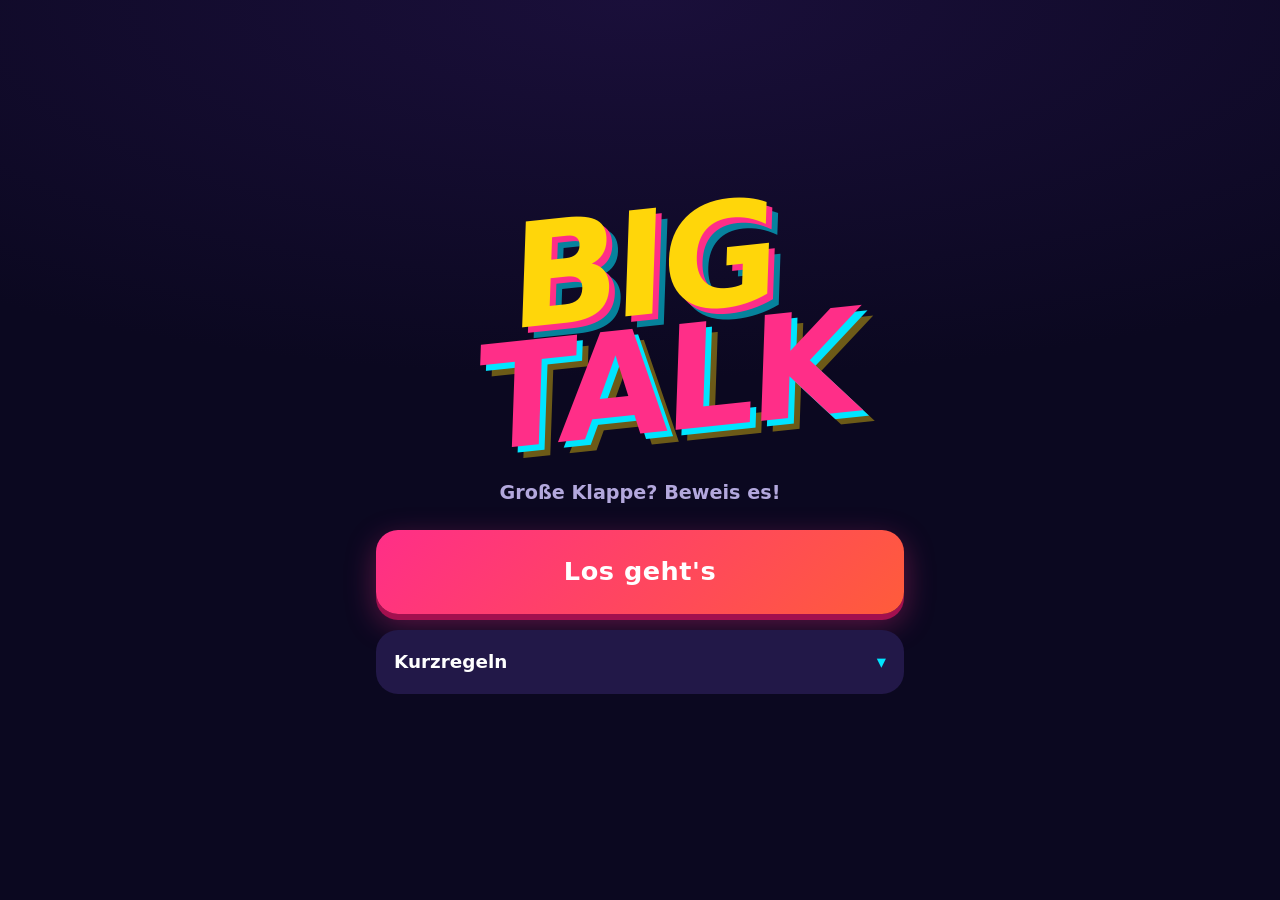
==== index.html @ f95dd9c4 "Etappe 2: Kern-Spielschleife mit Bieten, Timer und Beweis - Karte ziehen ohne Wiederholung, Gebote m" ====
<!doctype html>
<html lang="de">
<head>
  <meta charset="utf-8">
  <!-- viewport-fit=cover: nutzt auch den Bereich neben der iPhone-Notch -->
  <meta name="viewport" content="width=device-width, initial-scale=1, viewport-fit=cover">
  <meta name="theme-color" content="#0b0820">
  <meta name="description" content="Big Talk – das Überbiet-Partyspiel für ein Handy.">
  <title>Big Talk</title>
  <link rel="stylesheet" href="style.css">
  <!-- type="module": app.js darf andere Dateien per import laden -->
  <script type="module" src="js/app.js"></script>
</head>
<body>
  <main id="app">

    <!-- ============ START ============ -->
    <section id="screen-start" class="screen">
      <h1 class="logo" aria-label="Big Talk">
        <span class="logo-big">Big</span>
        <span class="logo-talk">Talk</span>
      </h1>
      <p class="tagline">Große Klappe? Beweis es!</p>

      <button id="btn-start" class="btn btn-primary btn-xl" type="button">Los geht's</button>

      <details class="panel">
        <summary>Kurzregeln</summary>
        <ol class="rules">
          <li>Das Handy zeigt eine Challenge, z.&nbsp;B. „Wie viele Liegestütze schaffst du?“</li>
          <li>Alle überbieten sich lautstark. Wer das Handy hält, tippt jedes neue Gebot mit <b>+</b> ein.</li>
          <li>Jedes Gebot setzt den Timer zurück. Bietet niemand mehr, läuft er ab.</li>
          <li>Der Höchstbieter muss <b>sofort</b> beweisen, dass er es schafft. Die Gruppe entscheidet.</li>
        </ol>
      </details>
    </section>

    <!-- ============ BIETEN ============ -->
    <section id="screen-bid" class="screen">
      <header class="topbar">
        <button id="btn-home" class="icon-btn" type="button" aria-label="Zum Startbildschirm">←</button>
        <span id="bid-category" class="chip"></span>
        <span class="topbar-spacer"></span>
      </header>

      <p id="bid-card" class="card-text"></p>

      <!-- Tippen auf die Zahl öffnet die Direkteingabe -->
      <button id="bid-display" class="bid-display" type="button" aria-label="Gebot direkt eingeben">
        <span id="bid-label" class="bid-label"></span>
        <span id="bid-value" class="bid-value"></span>
        <span id="bid-unit" class="bid-unit"></span>
      </button>

      <button id="timer" class="timer" type="button" aria-label="Timer pausieren oder fortsetzen">
        <span id="timer-value" class="timer-value"></span>
        <span class="timer-bar"><span id="timer-fill" class="timer-fill"></span></span>
        <span id="timer-caption" class="timer-caption"></span>
      </button>

      <div class="bid-controls">
        <button id="btn-undo" class="btn btn-side" type="button" aria-label="Letztes Gebot zurücknehmen">↶</button>
        <button id="btn-plus" class="btn btn-plus" type="button" aria-label="Gebot erhöhen">+</button>
        <button id="btn-plus5" class="btn btn-side" type="button" aria-label="Großer Sprung"></button>
      </div>
      <button id="btn-skip" class="btn btn-link" type="button">Karte überspringen</button>
    </section>

    <!-- ============ BEWEIS ============ -->
    <section id="screen-prove" class="screen">
      <h2 class="prove-title">Beweis es!</h2>
      <div class="prove-bid">
        <span id="prove-value" class="prove-value"></span>
        <span id="prove-unit" class="prove-unit"></span>
      </div>
      <p id="prove-card" class="card-text card-text-small"></p>

      <div id="proof-timer" class="proof-timer">
        <span id="proof-time" class="proof-time"></span>
        <button id="btn-proof-start" class="btn btn-primary btn-xl" type="button">▶ Beweis starten</button>
      </div>

      <div id="verdict" class="verdict">
        <button id="btn-success" class="btn btn-success" type="button">✔ Geschafft</button>
        <button id="btn-fail" class="btn btn-fail" type="button">✘ Nicht geschafft</button>
      </div>
    </section>

    <!-- ============ ERGEBNIS ============ -->
    <section id="screen-result" class="screen">
      <div id="result-icon" class="result-icon"></div>
      <h2 id="result-title" class="result-title"></h2>
      <p id="result-detail" class="result-detail"></p>
      <button id="btn-next" class="btn btn-primary btn-xl" type="button">Nächste Karte</button>
    </section>

  </main>

  <!-- Direkteingabe eines Gebots -->
  <dialog id="dlg-bid" class="dialog">
    <form id="form-bid" method="dialog" novalidate>
      <h3>Gebot eingeben</h3>
      <input id="input-bid" type="number" inputmode="numeric" min="0" step="1" required>
      <p id="bid-error" class="form-error" hidden></p>
      <div class="dialog-actions">
        <button class="btn btn-ghost" type="button" data-close>Abbrechen</button>
        <button class="btn btn-primary" type="submit">Bieten</button>
      </div>
    </form>
  </dialog>

  <!-- Kurze Hinweise unten am Rand -->
  <div id="toast" class="toast" role="status" aria-live="polite"></div>
</body>
</html>
---- style.css ----
/* =========================================================
   Big Talk – Party-Design
   Mobile-first: Grundregeln gelten fürs Handy im Hochformat.
   ========================================================= */

:root {
  --bg: #0b0820;
  --bg-2: #1a0f3a;
  --surface: #221848;
  --surface-2: #2e2160;
  --text: #ffffff;
  --muted: #b3a8dd;
  --pink: #ff2e88;
  --yellow: #ffd60a;
  --cyan: #00e5ff;
  --green: #21e07a;
  --red: #ff3b4f;

  --radius: 22px;
  --gap: 16px;
  --font: system-ui, -apple-system, "Segoe UI", Roboto, "Helvetica Neue", Arial, sans-serif;

  /* Abstand zu Notch / Home-Leiste (iPhone), sonst 0 */
  --safe-top: env(safe-area-inset-top, 0px);
  --safe-bottom: env(safe-area-inset-bottom, 0px);
}

*,
*::before,
*::after {
  box-sizing: border-box;
}

html,
body {
  margin: 0;
  height: 100%;
}

body {
  background:
    radial-gradient(120% 60% at 50% 0%, var(--bg-2) 0%, transparent 70%),
    var(--bg);
  background-attachment: fixed;
  color: var(--text);
  font-family: var(--font);
  font-size: 18px;
  line-height: 1.35;
  /* kein Gummiband-Scrollen / Pull-to-Refresh mitten im Spiel */
  overscroll-behavior: none;
  -webkit-tap-highlight-color: transparent;
  -webkit-text-size-adjust: 100%;
}

button,
input,
select {
  font: inherit;
  color: inherit;
}

button {
  cursor: pointer;
  /* verhindert Doppeltipp-Zoom → schnelles Mehrfachtippen auf + funktioniert */
  touch-action: manipulation;
}

#app {
  max-width: 560px;
  margin: 0 auto;
  min-height: 100vh;
  min-height: 100dvh; /* dvh = sichtbare Höhe ohne Browserleiste */
}

/* ---------- Bildschirme ---------- */
.screen {
  display: none;
  flex-direction: column;
  gap: var(--gap);
  min-height: 100vh;
  min-height: 100dvh;
  padding: calc(16px + var(--safe-top)) 16px calc(16px + var(--safe-bottom));
}

.screen.active {
  display: flex;
  animation: screen-in 0.25s ease-out;
}

@keyframes screen-in {
  from { opacity: 0; transform: scale(0.98); }
  to { opacity: 1; transform: none; }
}

/* ---------- Buttons ---------- */
.btn {
  border: 0;
  border-radius: var(--radius);
  padding: 18px 22px;
  min-height: 64px;
  font-weight: 800;
  font-size: 1.15rem;
  background: var(--surface-2);
  transition: transform 0.08s ease, filter 0.15s ease;
  user-select: none;
}

.btn:active { transform: scale(0.96); }
.btn:disabled { opacity: 0.3; cursor: default; transform: none; }
.btn:focus-visible,
.icon-btn:focus-visible,
.timer:focus-visible,
.bid-display:focus-visible { outline: 3px solid var(--cyan); outline-offset: 3px; }

.btn-primary {
  background: linear-gradient(135deg, var(--pink), #ff5c3a);
  color: #fff;
  box-shadow: 0 6px 0 #a3104f, 0 10px 30px rgba(255, 46, 136, 0.35);
}
.btn-primary:active { box-shadow: 0 2px 0 #a3104f; transform: translateY(4px); }

.btn-xl {
  font-size: 1.6rem;
  min-height: 84px;
  letter-spacing: 0.02em;
}

.btn-ghost { background: var(--surface); color: var(--text); }

.btn-link {
  background: none;
  min-height: 48px;
  color: var(--muted);
  font-weight: 600;
  text-decoration: underline;
  text-underline-offset: 4px;
}

.invisible { visibility: hidden; }

.btn-success { background: var(--green); color: #002611; }
.btn-fail { background: var(--red); color: #fff; }

.icon-btn {
  border: 0;
  background: var(--surface);
  width: 52px;
  height: 52px;
  border-radius: 50%;
  font-size: 1.5rem;
  font-weight: 800;
  flex: none;
}

/* ---------- Startbildschirm ---------- */
#screen-start { justify-content: center; }

.logo {
  margin: 0 0 4px;
  display: flex;
  flex-direction: column;
  align-items: center;
  line-height: 0.82;
  font-weight: 900;
  text-transform: uppercase;
  transform: rotate(-6deg) skewX(-8deg);
  font-size: clamp(5rem, 30vw, 9rem);
  letter-spacing: -0.04em;
}

.logo-big {
  color: var(--yellow);
  text-shadow: 6px 6px 0 var(--pink), 12px 12px 0 rgba(0, 229, 255, 0.55);
}

.logo-talk {
  color: var(--pink);
  text-shadow: 6px 6px 0 var(--cyan), 12px 12px 0 rgba(255, 214, 10, 0.4);
  margin-left: 0.4em;
}

.tagline {
  text-align: center;
  color: var(--muted);
  font-weight: 700;
  font-size: 1.2rem;
  margin: 18px 0 8px;
}

.panel {
  background: var(--surface);
  border-radius: var(--radius);
  padding: 4px 18px;
}

.panel > summary {
  font-weight: 800;
  font-size: 1.15rem;
  padding: 16px 0;
  cursor: pointer;
  list-style: none; /* Standard-Dreieck aus */
  display: flex;
  justify-content: space-between;
  align-items: center;
}
.panel > summary::-webkit-details-marker { display: none; }
.panel > summary::after { content: "▾"; color: var(--cyan); transition: transform 0.2s; }
.panel[open] > summary::after { transform: rotate(180deg); }

.rules { margin: 0 0 16px; padding-left: 1.3em; }
.rules li { margin-bottom: 8px; }

/* ---------- Bieten ---------- */
.topbar {
  display: flex;
  align-items: center;
  gap: 12px;
}
.topbar-spacer { flex: 1; }

.chip {
  background: var(--surface);
  border-radius: 999px;
  padding: 8px 14px;
  font-weight: 800;
  font-size: 0.95rem;
  white-space: nowrap;
}

.card-text {
  margin: 0;
  font-size: clamp(1.4rem, 6.6vw, 2rem);
  font-weight: 800;
  line-height: 1.2;
  text-align: center;
  text-wrap: balance;
  flex: 1;
  display: flex;
  align-items: center;
  justify-content: center;
}

.card-text-small {
  flex: none;
  font-size: 1.1rem;
  font-weight: 600;
  color: var(--muted);
}

.bid-display {
  border: 0;
  background: none;
  display: flex;
  flex-direction: column;
  align-items: center;
  padding: 0;
}

.bid-label {
  text-transform: uppercase;
  letter-spacing: 0.12em;
  font-size: 0.85rem;
  font-weight: 800;
  color: var(--muted);
}

.bid-value {
  font-size: clamp(6rem, 34vw, 10rem);
  font-weight: 900;
  line-height: 1;
  color: var(--yellow);
  font-variant-numeric: tabular-nums;
  text-shadow: 5px 5px 0 var(--pink);
}
.bid-value.len-3 { font-size: clamp(5rem, 26vw, 8rem); }
.bid-value.len-4 { font-size: clamp(4rem, 20vw, 6.5rem); }

.bid-display.is-waiting .bid-value {
  color: var(--surface-2);
  text-shadow: none;
}

.bid-value.bump { animation: bump 0.22s ease-out; }
@keyframes bump {
  0% { transform: scale(1.25); }
  100% { transform: scale(1); }
}

.bid-unit { font-size: 1.3rem; font-weight: 800; }

.timer {
  border: 0;
  background: var(--surface);
  border-radius: var(--radius);
  padding: 12px 18px 14px;
  display: grid;
  grid-template-columns: auto 1fr;
  grid-template-rows: auto auto;
  align-items: center;
  column-gap: 16px;
  text-align: left;
}

.timer-value {
  grid-row: span 2;
  font-size: 3rem;
  font-weight: 900;
  min-width: 2ch;
  text-align: center;
  font-variant-numeric: tabular-nums;
  line-height: 1;
}

.timer-bar {
  height: 14px;
  border-radius: 999px;
  background: var(--bg);
  overflow: hidden;
}

.timer-fill {
  display: block;
  height: 100%;
  width: 100%;
  background: linear-gradient(90deg, var(--cyan), var(--green));
  border-radius: inherit;
  transform-origin: left;
}

.timer-caption {
  font-size: 0.9rem;
  color: var(--muted);
  font-weight: 600;
  min-height: 1.2em;
}

.timer.is-waiting .timer-value { color: var(--muted); }
.timer.is-paused .timer-value { color: var(--yellow); }

/* Letzte 5 Sekunden: rot, pulsierend */
.timer.is-urgent {
  background: var(--red);
  animation: pulse 0.5s ease-in-out infinite alternate;
}
.timer.is-urgent .timer-fill { background: #fff; }
.timer.is-urgent .timer-caption { color: #fff; }

@keyframes pulse {
  from { transform: scale(1); }
  to { transform: scale(1.04); box-shadow: 0 0 40px rgba(255, 59, 79, 0.7); }
}

.bid-controls {
  display: grid;
  grid-template-columns: 1fr 2.2fr 1fr;
  gap: 12px;
  align-items: stretch;
}

.btn-plus {
  min-height: 150px;
  font-size: 6rem;
  line-height: 1;
  font-weight: 900;
  background: linear-gradient(160deg, var(--yellow), #ff9f0a);
  color: #2a1600;
  box-shadow: 0 8px 0 #b36b00, 0 14px 40px rgba(255, 214, 10, 0.3);
}
.btn-plus:active { box-shadow: 0 2px 0 #b36b00; transform: translateY(6px); }

.btn-side {
  font-size: 1.8rem;
  padding: 8px;
  background: var(--surface-2);
}

/* ---------- Beweis ---------- */
#screen-prove {
  background: radial-gradient(100% 50% at 50% 20%, rgba(255, 46, 136, 0.35), transparent 70%);
  justify-content: center;
}

.prove-title {
  margin: 0;
  text-align: center;
  font-size: clamp(3.5rem, 18vw, 6rem);
  font-weight: 900;
  text-transform: uppercase;
  line-height: 0.95;
  color: var(--pink);
  text-shadow: 5px 5px 0 var(--yellow);
  transform: rotate(-4deg);
}

#screen-prove.alarm .prove-title { animation: shout 0.35s ease-in-out 4 alternate; }
@keyframes shout {
  from { transform: rotate(-4deg) scale(1); }
  to { transform: rotate(3deg) scale(1.12); }
}

.prove-bid {
  display: flex;
  flex-direction: column;
  align-items: center;
}

.prove-value {
  font-size: clamp(6rem, 36vw, 11rem);
  font-weight: 900;
  line-height: 1;
  color: var(--yellow);
  font-variant-numeric: tabular-nums;
}

.prove-unit { font-size: 1.6rem; font-weight: 800; }

.proof-timer {
  display: flex;
  flex-direction: column;
  align-items: center;
  gap: 10px;
}
.proof-timer[hidden] { display: none; }

.proof-time {
  font-size: 4rem;
  font-weight: 900;
  font-variant-numeric: tabular-nums;
  line-height: 1;
}
.proof-time.is-urgent { color: var(--red); }
.proof-time.is-done { color: var(--red); font-size: 2.6rem; }

.verdict {
  display: grid;
  grid-template-columns: 1fr 1fr;
  gap: 12px;
  margin-top: auto;
}
.verdict[hidden] { display: none; }
.verdict .btn { min-height: 110px; font-size: 1.35rem; }

/* ---------- Ergebnis ---------- */
#screen-result { justify-content: center; text-align: center; }

.result-icon { font-size: 7rem; line-height: 1; }

.result-title {
  margin: 0;
  font-size: clamp(2.6rem, 13vw, 4rem);
  font-weight: 900;
  text-transform: uppercase;
}
.result-title.win { color: var(--green); }
.result-title.lose { color: var(--red); }

.result-detail { margin: 0; font-size: 1.3rem; font-weight: 700; color: var(--muted); }

/* ---------- Dialoge ---------- */
.dialog {
  border: 0;
  border-radius: var(--radius);
  background: var(--surface);
  color: var(--text);
  padding: 22px;
  width: min(92vw, 440px);
}
.dialog::backdrop { background: rgba(5, 3, 15, 0.75); }
.dialog h3 { margin: 0 0 16px; font-size: 1.4rem; }

.dialog input[type="number"],
.dialog input[type="text"],
.dialog select {
  width: 100%;
  border: 2px solid var(--surface-2);
  background: var(--bg);
  border-radius: 14px;
  padding: 14px;
  font-size: 1.4rem;
}
.dialog input:focus,
.dialog select:focus { outline: none; border-color: var(--cyan); }

#input-bid { font-size: 3rem; font-weight: 900; text-align: center; }

.dialog-actions {
  display: grid;
  grid-template-columns: 1fr 1fr;
  gap: 12px;
  margin-top: 18px;
}

.form-error { color: var(--red); font-weight: 700; margin: 10px 0 0; }

/* ---------- Toast ---------- */
.toast {
  position: fixed;
  left: 50%;
  bottom: calc(24px + var(--safe-bottom));
  transform: translate(-50%, calc(100% + 60px));
  visibility: hidden;
  background: var(--cyan);
  color: #00262b;
  font-weight: 800;
  padding: 14px 20px;
  border-radius: 999px;
  max-width: calc(100vw - 32px);
  text-align: center;
  transition: transform 0.25s ease, visibility 0.25s;
  pointer-events: none;
  z-index: 10;
}
.toast.show { transform: translate(-50%, 0); visibility: visible; }

/* Wer Animationen im System abgeschaltet hat, bekommt keine Wackler */
@media (prefers-reduced-motion: reduce) {
  *,
  *::before,
  *::after { animation: none !important; transition: none !important; }
}
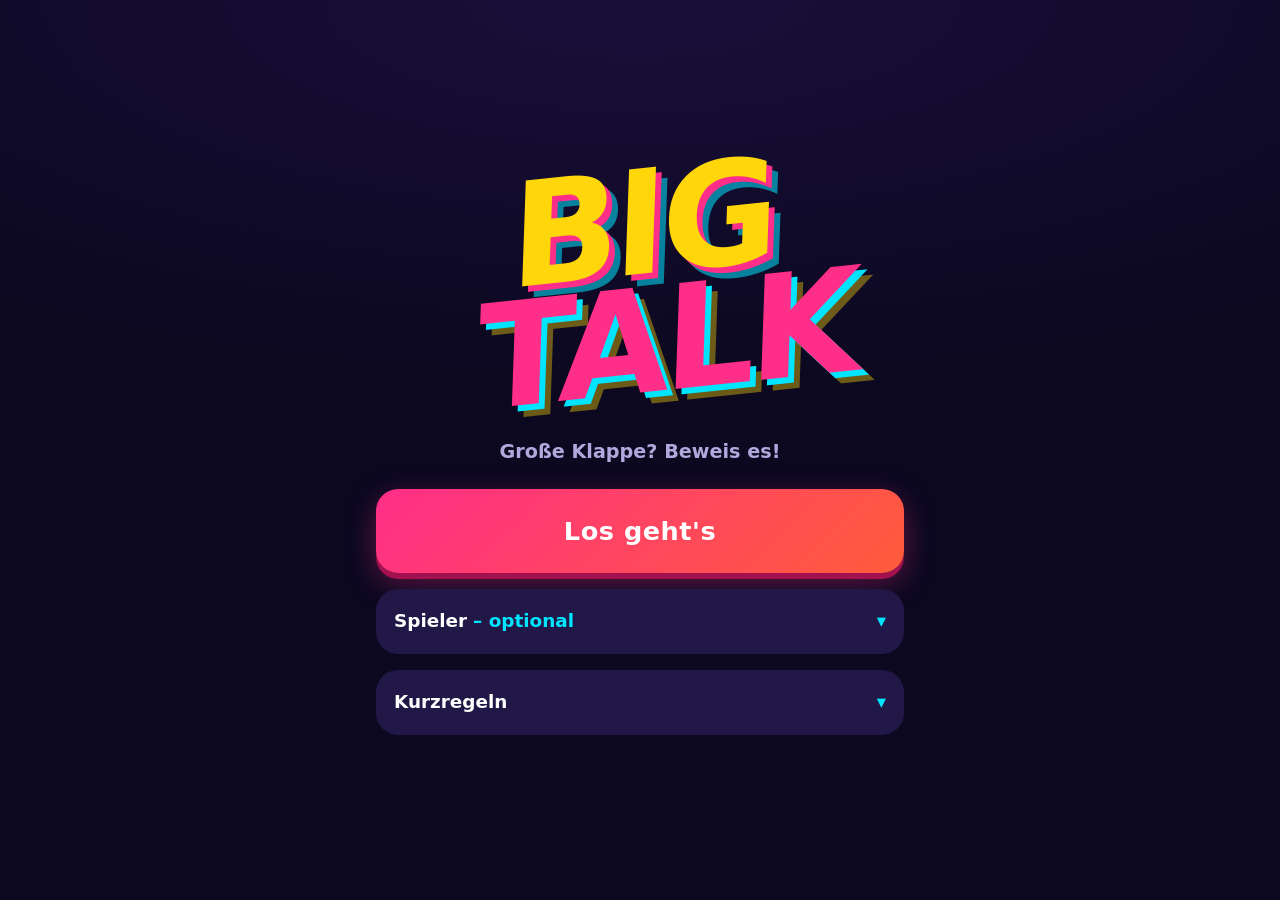
==== commit f62d5d39: "Etappe 3: Spieler, Punktestand und Speichern im localStorage - Spieler optional anlegen/entfernen, H" ====
--- a/index.html
+++ b/index.html
@@ -23,6 +23,19 @@
       <p class="tagline">Große Klappe? Beweis es!</p>
 
       <button id="btn-start" class="btn btn-primary btn-xl" type="button">Los geht's</button>
+      <button id="btn-scores-start" class="btn btn-ghost" type="button">🏆 Punktestand</button>
+
+      <details id="panel-players" class="panel">
+        <summary>Spieler <span id="players-count" class="count"></span></summary>
+        <p class="hint">Optional – nur für den Punktestand. Ohne Spieler wird ohne Punkte gespielt.</p>
+        <ul id="players-list" class="players-list"></ul>
+        <form id="form-player" class="inline-form" novalidate>
+          <input id="input-player" type="text" maxlength="16" placeholder="Name eingeben"
+                 autocomplete="off" autocapitalize="words" enterkeyhint="done" aria-label="Spielername">
+          <button class="btn btn-primary" type="submit" aria-label="Spieler hinzufügen">+</button>
+        </form>
+        <p id="player-error" class="form-error" hidden></p>
+      </details>
 
       <details class="panel">
         <summary>Kurzregeln</summary>
@@ -41,6 +54,7 @@
         <button id="btn-home" class="icon-btn" type="button" aria-label="Zum Startbildschirm">←</button>
         <span id="bid-category" class="chip"></span>
         <span class="topbar-spacer"></span>
+        <button id="btn-scores" class="icon-btn" type="button" aria-label="Punktestand">🏆</button>
       </header>
 
       <p id="bid-card" class="card-text"></p>
@@ -75,6 +89,14 @@
       </div>
       <p id="prove-card" class="card-text card-text-small"></p>
 
+      <!-- Nur mit Spielern: Wer muss liefern? -->
+      <div id="prove-bidder" class="bidder-pick">
+        <p class="bidder-question">Wer hat am höchsten geboten?</p>
+        <div id="bidder-buttons" class="bidder-buttons"></div>
+        <button id="btn-no-score" class="btn btn-link" type="button">Ohne Wertung weiter</button>
+      </div>
+      <button id="prove-who" class="prove-who" type="button" aria-label="Höchstbieter ändern"></button>
+
       <div id="proof-timer" class="proof-timer">
         <span id="proof-time" class="proof-time"></span>
         <button id="btn-proof-start" class="btn btn-primary btn-xl" type="button">▶ Beweis starten</button>
@@ -91,7 +113,10 @@
       <div id="result-icon" class="result-icon"></div>
       <h2 id="result-title" class="result-title"></h2>
       <p id="result-detail" class="result-detail"></p>
+      <p id="result-points" class="result-points"></p>
+      <ol id="result-scores" class="scoreboard"></ol>
       <button id="btn-next" class="btn btn-primary btn-xl" type="button">Nächste Karte</button>
+      <button id="btn-revert" class="btn btn-link" type="button">Falsch getippt? Ergebnis ändern</button>
     </section>
 
   </main>
@@ -109,6 +134,27 @@
     </form>
   </dialog>
 
+  <!-- Punktestand -->
+  <dialog id="dlg-scores" class="dialog">
+    <h3>🏆 Punktestand</h3>
+    <ol id="scores-list" class="scoreboard"></ol>
+    <p id="scores-empty" class="hint" hidden>Noch keine Spieler. Füge auf dem Startbildschirm welche hinzu.</p>
+    <div class="dialog-actions">
+      <button id="btn-reset" class="btn btn-ghost" type="button">Spiel zurücksetzen</button>
+      <button class="btn btn-primary" type="button" data-close>Schließen</button>
+    </div>
+  </dialog>
+
+  <!-- Sicherheitsabfrage (statt window.confirm, damit es zum Design passt) -->
+  <dialog id="dlg-confirm" class="dialog">
+    <h3 id="confirm-title"></h3>
+    <p id="confirm-text"></p>
+    <div class="dialog-actions">
+      <button class="btn btn-ghost" type="button" data-close>Abbrechen</button>
+      <button id="btn-confirm-ok" class="btn btn-fail" type="button"></button>
+    </div>
+  </dialog>
+
   <!-- Kurze Hinweise unten am Rand -->
   <div id="toast" class="toast" role="status" aria-live="polite"></div>
 </body>
--- a/style.css
+++ b/style.css
@@ -456,6 +456,119 @@
 
 .result-detail { margin: 0; font-size: 1.3rem; font-weight: 700; color: var(--muted); }
 
+/* ---------- Spieler ---------- */
+.count { color: var(--cyan); margin-left: 6px; margin-right: auto; }
+.hint { color: var(--muted); font-size: 0.95rem; margin: 0 0 12px; }
+
+.players-list {
+  list-style: none;
+  margin: 0 0 12px;
+  padding: 0;
+  display: flex;
+  flex-wrap: wrap;
+  gap: 8px;
+}
+
+.player-chip {
+  display: flex;
+  align-items: center;
+  gap: 4px;
+  background: var(--surface-2);
+  border-radius: 999px;
+  padding: 4px 4px 4px 16px;
+  font-weight: 800;
+}
+
+.player-chip button {
+  border: 0;
+  background: var(--bg);
+  width: 40px;
+  height: 40px;
+  border-radius: 50%;
+  font-size: 1.2rem;
+}
+
+.inline-form {
+  display: grid;
+  grid-template-columns: 1fr 64px;
+  gap: 10px;
+  margin-bottom: 16px;
+}
+
+.inline-form input {
+  min-width: 0;
+  border: 2px solid var(--surface-2);
+  background: var(--bg);
+  border-radius: 16px;
+  padding: 0 14px;
+  font-size: 1.2rem;
+  min-height: 64px;
+}
+.inline-form input:focus { outline: none; border-color: var(--cyan); }
+.inline-form .btn { font-size: 2rem; padding: 0; }
+
+/* ---------- Höchstbieter wählen ---------- */
+.bidder-pick[hidden] { display: none; }
+.bidder-question { text-align: center; font-weight: 800; font-size: 1.2rem; margin: 0 0 10px; }
+
+.bidder-buttons {
+  display: grid;
+  grid-template-columns: repeat(auto-fill, minmax(140px, 1fr));
+  gap: 10px;
+}
+.bidder-buttons .btn {
+  min-height: 72px;
+  font-size: 1.3rem;
+  overflow-wrap: anywhere;
+  background: var(--surface-2);
+  box-shadow: inset 0 0 0 3px var(--cyan);
+}
+.bidder-pick .btn-link { width: 100%; }
+
+.prove-who {
+  border: 0;
+  background: var(--surface);
+  border-radius: 999px;
+  padding: 12px 20px;
+  font-size: 1.3rem;
+  font-weight: 800;
+  align-self: center;
+}
+.prove-who[hidden] { display: none; }
+
+/* ---------- Punktestand ---------- */
+.result-points { margin: 0; font-size: 2rem; font-weight: 900; }
+.result-points.win { color: var(--green); }
+.result-points.lose { color: var(--red); }
+
+.scoreboard {
+  list-style: none;
+  margin: 0;
+  padding: 0;
+  display: flex;
+  flex-direction: column;
+  gap: 8px;
+  text-align: left;
+}
+.scoreboard:empty { display: none; }
+
+.scoreboard li {
+  display: flex;
+  align-items: center;
+  gap: 12px;
+  background: var(--surface);
+  border-radius: 16px;
+  padding: 12px 16px;
+  font-size: 1.25rem;
+  font-weight: 800;
+}
+.dialog .scoreboard li { background: var(--surface-2); }
+.scoreboard .rank { width: 1.6em; color: var(--muted); }
+.scoreboard .name { flex: 1; overflow-wrap: anywhere; }
+.scoreboard .score { font-variant-numeric: tabular-nums; color: var(--yellow); }
+.scoreboard li.leader .rank { color: var(--yellow); }
+.scoreboard li.highlight { outline: 3px solid var(--cyan); }
+
 /* ---------- Dialoge ---------- */
 .dialog {
   border: 0;
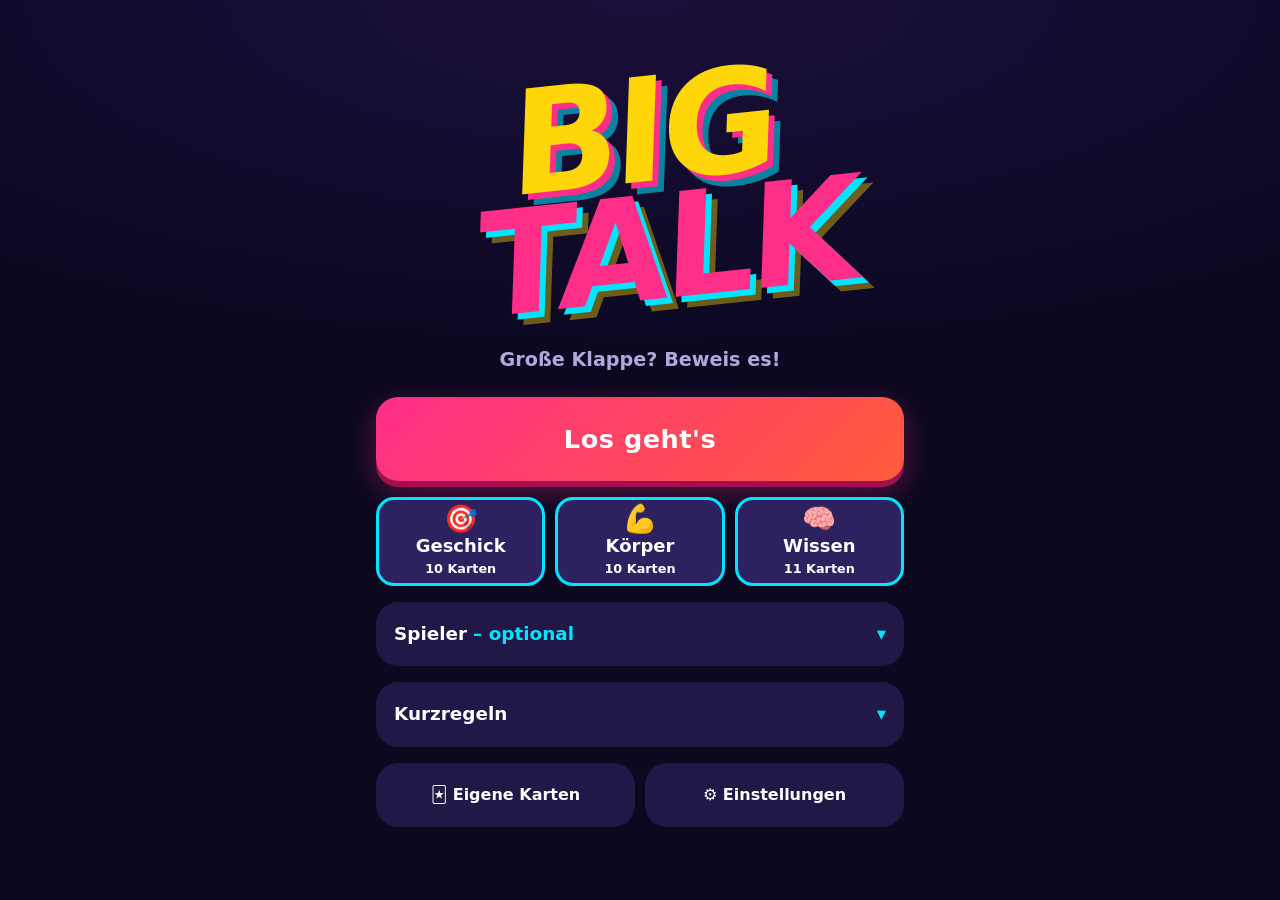
==== commit cda8fdf1: "Etappe 4: Kategorien, eigene Karten und Einstellungen - Kategorie-Schalter auf dem Startbildschirm (" ====
--- a/index.html
+++ b/index.html
@@ -25,6 +25,9 @@
       <button id="btn-start" class="btn btn-primary btn-xl" type="button">Los geht's</button>
       <button id="btn-scores-start" class="btn btn-ghost" type="button">🏆 Punktestand</button>
 
+      <!-- Kategorien: Tippen schaltet an/aus (aria-pressed) -->
+      <div id="category-toggles" class="category-toggles" role="group" aria-label="Kategorien"></div>
+
       <details id="panel-players" class="panel">
         <summary>Spieler <span id="players-count" class="count"></span></summary>
         <p class="hint">Optional – nur für den Punktestand. Ohne Spieler wird ohne Punkte gespielt.</p>
@@ -46,6 +49,86 @@
           <li>Der Höchstbieter muss <b>sofort</b> beweisen, dass er es schafft. Die Gruppe entscheidet.</li>
         </ol>
       </details>
+
+      <div class="start-links">
+        <button id="btn-open-cards" class="btn btn-ghost" type="button">🃏 Eigene Karten</button>
+        <button id="btn-open-settings" class="btn btn-ghost" type="button">⚙️ Einstellungen</button>
+      </div>
+    </section>
+
+    <!-- ============ EINSTELLUNGEN ============ -->
+    <section id="screen-settings" class="screen">
+      <header class="topbar">
+        <button class="icon-btn" type="button" data-home aria-label="Zurück">←</button>
+        <h2 class="topbar-title">Einstellungen</h2>
+      </header>
+
+      <div class="setting">
+        <span class="setting-label">Timer pro Gebot</span>
+        <div class="stepper">
+          <button id="btn-timer-down" class="btn btn-side" type="button" aria-label="Timer kürzer">−</button>
+          <output id="timer-setting" class="stepper-value" aria-live="polite"></output>
+          <button id="btn-timer-up" class="btn btn-side" type="button" aria-label="Timer länger">+</button>
+        </div>
+      </div>
+
+      <label class="setting setting-row">
+        <span class="setting-label">Ton</span>
+        <input id="toggle-sound" class="switch" type="checkbox">
+      </label>
+
+      <label class="setting setting-row">
+        <span class="setting-label">Vibration <small id="vibration-note" class="hint" hidden>(von diesem Gerät nicht unterstützt)</small></span>
+        <input id="toggle-vibration" class="switch" type="checkbox">
+      </label>
+
+      <button id="btn-test-sound" class="btn btn-ghost" type="button">🔊 Ton &amp; Vibration testen</button>
+      <button id="btn-reset-settings" class="btn btn-ghost btn-danger" type="button">Spiel zurücksetzen</button>
+    </section>
+
+    <!-- ============ EIGENE KARTEN ============ -->
+    <section id="screen-cards" class="screen">
+      <header class="topbar">
+        <button class="icon-btn" type="button" data-home aria-label="Zurück">←</button>
+        <h2 class="topbar-title">Eigene Karten</h2>
+      </header>
+
+      <form id="form-card" class="card-form" novalidate>
+        <label class="field">
+          <span>Challenge</span>
+          <textarea id="card-text" rows="3" maxlength="140" placeholder="Wie viele … schaffst du?"></textarea>
+        </label>
+        <div class="field-row">
+          <label class="field">
+            <span>Kategorie</span>
+            <select id="card-category"></select>
+          </label>
+          <label class="field">
+            <span>Einheit</span>
+            <input id="card-unit" type="text" maxlength="20" placeholder="z. B. Sekunden">
+          </label>
+        </div>
+        <div class="field-row field-row-3">
+          <label class="field">
+            <span>Startwert</span>
+            <input id="card-start" type="number" inputmode="numeric" min="1" value="1">
+          </label>
+          <label class="field">
+            <span>Schritt</span>
+            <input id="card-step" type="number" inputmode="numeric" min="1" value="1">
+          </label>
+          <label class="field">
+            <span>Beweiszeit (s)</span>
+            <input id="card-proof" type="number" inputmode="numeric" min="5" placeholder="keine">
+          </label>
+        </div>
+        <p id="card-error" class="form-error" hidden></p>
+        <button class="btn btn-primary" type="submit">Karte hinzufügen</button>
+      </form>
+
+      <h3 class="section-title">Deine Karten <span id="custom-count" class="count"></span></h3>
+      <ul id="custom-list" class="custom-list"></ul>
+      <p id="custom-empty" class="hint">Noch keine eigenen Karten.</p>
     </section>
 
     <!-- ============ BIETEN ============ -->
--- a/style.css
+++ b/style.css
@@ -54,7 +54,8 @@
 
 button,
 input,
-select {
+select,
+textarea {
   font: inherit;
   color: inherit;
 }
@@ -455,6 +456,167 @@
 .result-title.lose { color: var(--red); }
 
 .result-detail { margin: 0; font-size: 1.3rem; font-weight: 700; color: var(--muted); }
+
+/* ---------- Kategorien & Links (Start) ---------- */
+.category-toggles {
+  display: grid;
+  grid-template-columns: repeat(3, 1fr);
+  gap: 10px;
+}
+
+.cat-toggle {
+  border: 0;
+  border-radius: 18px;
+  min-height: 84px;
+  padding: 8px 4px;
+  background: var(--surface);
+  color: var(--muted);
+  font-weight: 800;
+  display: flex;
+  flex-direction: column;
+  align-items: center;
+  justify-content: center;
+  gap: 2px;
+  opacity: 0.55;
+  transition: transform 0.08s, opacity 0.15s;
+}
+.cat-toggle:active { transform: scale(0.95); }
+.cat-toggle .emoji { font-size: 1.7rem; line-height: 1; filter: grayscale(1); }
+.cat-toggle small { font-weight: 600; font-size: 0.8rem; }
+.cat-toggle[aria-pressed="true"] {
+  opacity: 1;
+  color: var(--text);
+  background: var(--surface-2);
+  box-shadow: inset 0 0 0 3px var(--cyan);
+}
+.cat-toggle[aria-pressed="true"] .emoji { filter: none; }
+
+.start-links {
+  display: grid;
+  grid-template-columns: 1fr 1fr;
+  gap: 10px;
+}
+.start-links .btn { font-size: 1rem; padding: 12px 8px; }
+
+/* ---------- Einstellungen ---------- */
+.topbar-title { margin: 0; font-size: 1.5rem; font-weight: 900; }
+
+.setting {
+  background: var(--surface);
+  border-radius: var(--radius);
+  padding: 16px 18px;
+  display: flex;
+  flex-direction: column;
+  gap: 12px;
+}
+.setting-row {
+  flex-direction: row;
+  align-items: center;
+  justify-content: space-between;
+  cursor: pointer;
+  min-height: 72px;
+}
+.setting-label { font-weight: 800; font-size: 1.15rem; }
+.setting-label .hint { display: block; margin: 2px 0 0; font-weight: 600; }
+
+.stepper {
+  display: grid;
+  grid-template-columns: 72px 1fr 72px;
+  align-items: center;
+  gap: 10px;
+}
+.stepper-value {
+  text-align: center;
+  font-size: 2.2rem;
+  font-weight: 900;
+  font-variant-numeric: tabular-nums;
+}
+
+/* Kippschalter aus einer normalen Checkbox */
+.switch {
+  appearance: none;
+  -webkit-appearance: none;
+  flex: none;
+  width: 68px;
+  height: 40px;
+  border-radius: 999px;
+  background: var(--bg);
+  position: relative;
+  margin: 0;
+  cursor: pointer;
+  transition: background 0.2s;
+}
+.switch::after {
+  content: "";
+  position: absolute;
+  top: 5px;
+  left: 5px;
+  width: 30px;
+  height: 30px;
+  border-radius: 50%;
+  background: var(--muted);
+  transition: transform 0.2s, background 0.2s;
+}
+.switch:checked { background: var(--green); }
+.switch:checked::after { transform: translateX(28px); background: #fff; }
+.switch:focus-visible { outline: 3px solid var(--cyan); outline-offset: 3px; }
+
+.btn-danger { color: var(--red); margin-top: auto; }
+
+/* ---------- Eigene Karten ---------- */
+.card-form {
+  background: var(--surface);
+  border-radius: var(--radius);
+  padding: 16px;
+  display: flex;
+  flex-direction: column;
+  gap: 12px;
+}
+
+.field { display: flex; flex-direction: column; gap: 6px; min-width: 0; }
+.field > span { font-weight: 700; font-size: 0.9rem; color: var(--muted); }
+
+.field input,
+.field select,
+.field textarea {
+  width: 100%;
+  border: 2px solid var(--surface-2);
+  background: var(--bg);
+  border-radius: 14px;
+  padding: 12px;
+  font-size: 1.05rem;
+  min-height: 52px;
+}
+.field textarea { resize: vertical; line-height: 1.3; }
+.field input:focus,
+.field select:focus,
+.field textarea:focus { outline: none; border-color: var(--cyan); }
+
+.field-row { display: grid; grid-template-columns: 1fr 1fr; gap: 10px; }
+.field-row-3 { grid-template-columns: 1fr 1fr 1.2fr; }
+
+.section-title { margin: 8px 0 0; font-size: 1.2rem; display: flex; }
+
+.custom-list {
+  list-style: none;
+  margin: 0;
+  padding: 0;
+  display: flex;
+  flex-direction: column;
+  gap: 8px;
+}
+.custom-list li {
+  background: var(--surface);
+  border-radius: 16px;
+  padding: 12px 12px 12px 16px;
+  display: flex;
+  align-items: center;
+  gap: 12px;
+}
+.custom-list .info { flex: 1; min-width: 0; }
+.custom-list .text { font-weight: 700; overflow-wrap: anywhere; }
+.custom-list .meta { color: var(--muted); font-size: 0.85rem; }
+.custom-list .icon-btn { width: 48px; height: 48px; font-size: 1.2rem; }
 
 /* ---------- Spieler ---------- */
 .count { color: var(--cyan); margin-left: 6px; margin-right: auto; }
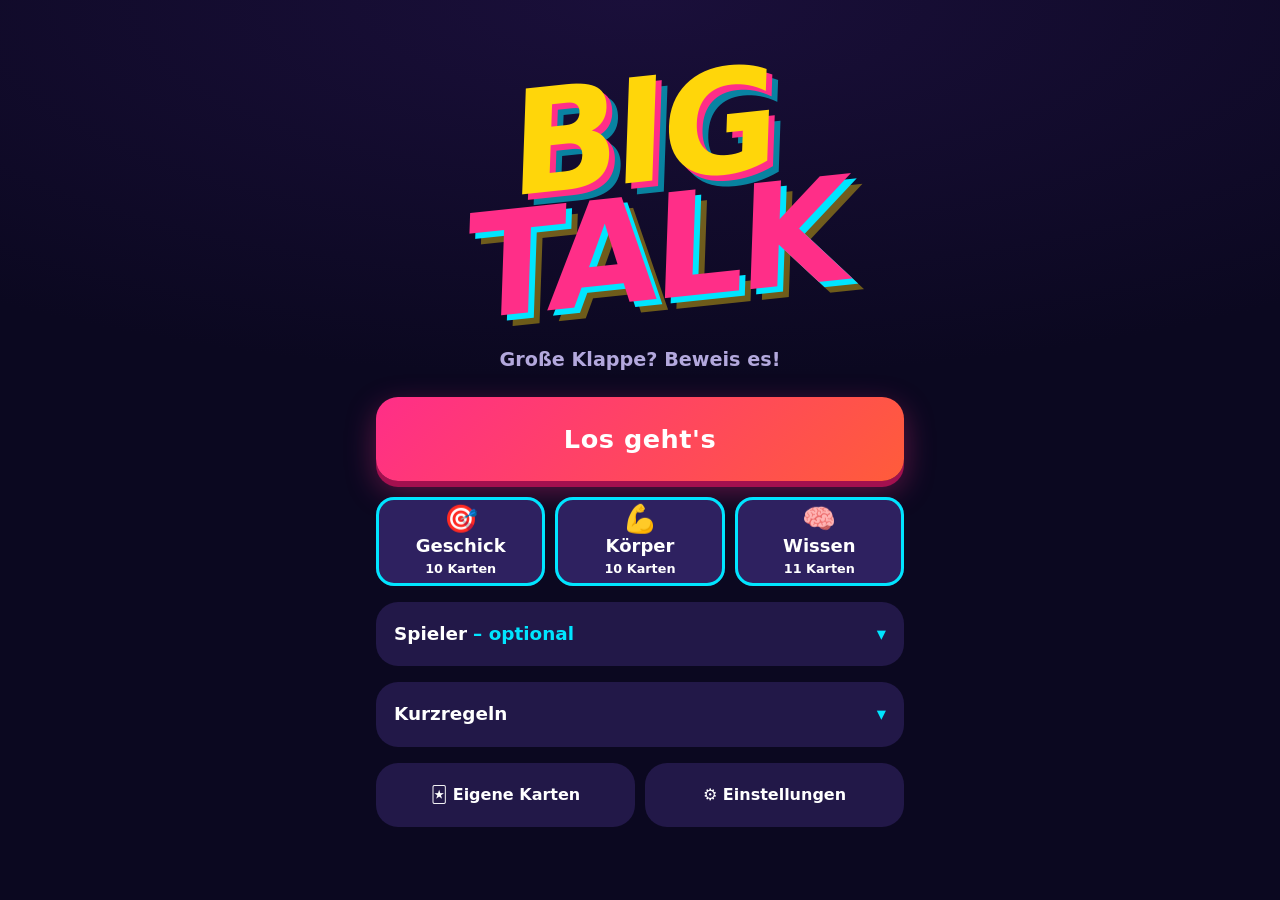
==== commit 6bd8d6f4: "Etappe 5: PWA mit Offline-Cache, Wake Lock und Design-Feinschliff - Manifest und App-Icons (inkl. ma" ====
--- a/index.html
+++ b/index.html
@@ -7,6 +7,15 @@
   <meta name="theme-color" content="#0b0820">
   <meta name="description" content="Big Talk – das Überbiet-Partyspiel für ein Handy.">
   <title>Big Talk</title>
+  <link rel="manifest" href="manifest.webmanifest">
+  <link rel="icon" href="icons/icon.svg" type="image/svg+xml">
+  <link rel="icon" href="icons/icon-192.png" type="image/png" sizes="192x192">
+  <!-- iPhone: Icon und Vollbild-Modus nach „Zum Home-Bildschirm“ -->
+  <link rel="apple-touch-icon" href="icons/apple-touch-icon.png">
+  <meta name="apple-mobile-web-app-capable" content="yes">
+  <meta name="mobile-web-app-capable" content="yes">
+  <meta name="apple-mobile-web-app-status-bar-style" content="black-translucent">
+  <meta name="apple-mobile-web-app-title" content="Big Talk">
   <link rel="stylesheet" href="style.css">
   <!-- type="module": app.js darf andere Dateien per import laden -->
   <script type="module" src="js/app.js"></script>
--- a/style.css
+++ b/style.css
@@ -177,7 +177,7 @@
 .logo-talk {
   color: var(--pink);
   text-shadow: 6px 6px 0 var(--cyan), 12px 12px 0 rgba(255, 214, 10, 0.4);
-  margin-left: 0.4em;
+  margin-left: 0.25em;
 }
 
 .tagline {
@@ -394,6 +394,23 @@
 }
 
 #screen-prove.alarm .prove-title { animation: shout 0.35s ease-in-out 4 alternate; }
+
+/* Ganzer Bildschirm blitzt beim Ablauf dreimal auf – sichtbar auch aus dem Augenwinkel */
+#screen-prove { position: relative; }
+#screen-prove.alarm::before {
+  content: "";
+  position: fixed;
+  inset: 0;
+  background: var(--pink);
+  pointer-events: none;
+  animation: flash 0.3s ease-out 3;
+  opacity: 0;
+  z-index: 5;
+}
+@keyframes flash {
+  0% { opacity: 0.85; }
+  100% { opacity: 0; }
+}
 @keyframes shout {
   from { transform: rotate(-4deg) scale(1); }
   to { transform: rotate(3deg) scale(1.12); }
@@ -424,7 +441,7 @@
 .proof-timer[hidden] { display: none; }
 
 .proof-time {
-  font-size: 4rem;
+  font-size: 5rem;
   font-weight: 900;
   font-variant-numeric: tabular-nums;
   line-height: 1;
@@ -787,6 +804,18 @@
 }
 .toast.show { transform: translate(-50%, 0); visibility: visible; }
 
+/* Kleine Handys (z. B. iPhone SE, 667 px hoch): alles etwas kompakter, damit nichts scrollt */
+@media (max-height: 700px) {
+  .screen { gap: 10px; }
+  .card-text { font-size: clamp(1.2rem, 5.6vw, 1.6rem); }
+  .bid-value { font-size: clamp(4.5rem, 26vw, 7rem); }
+  .timer-value { font-size: 2.4rem; }
+  .btn-plus { min-height: 120px; font-size: 5rem; }
+  .prove-value { font-size: clamp(4.5rem, 28vw, 8rem); }
+  .proof-time { font-size: 4rem; }
+  .verdict .btn { min-height: 90px; }
+}
+
 /* Wer Animationen im System abgeschaltet hat, bekommt keine Wackler */
 @media (prefers-reduced-motion: reduce) {
   *,
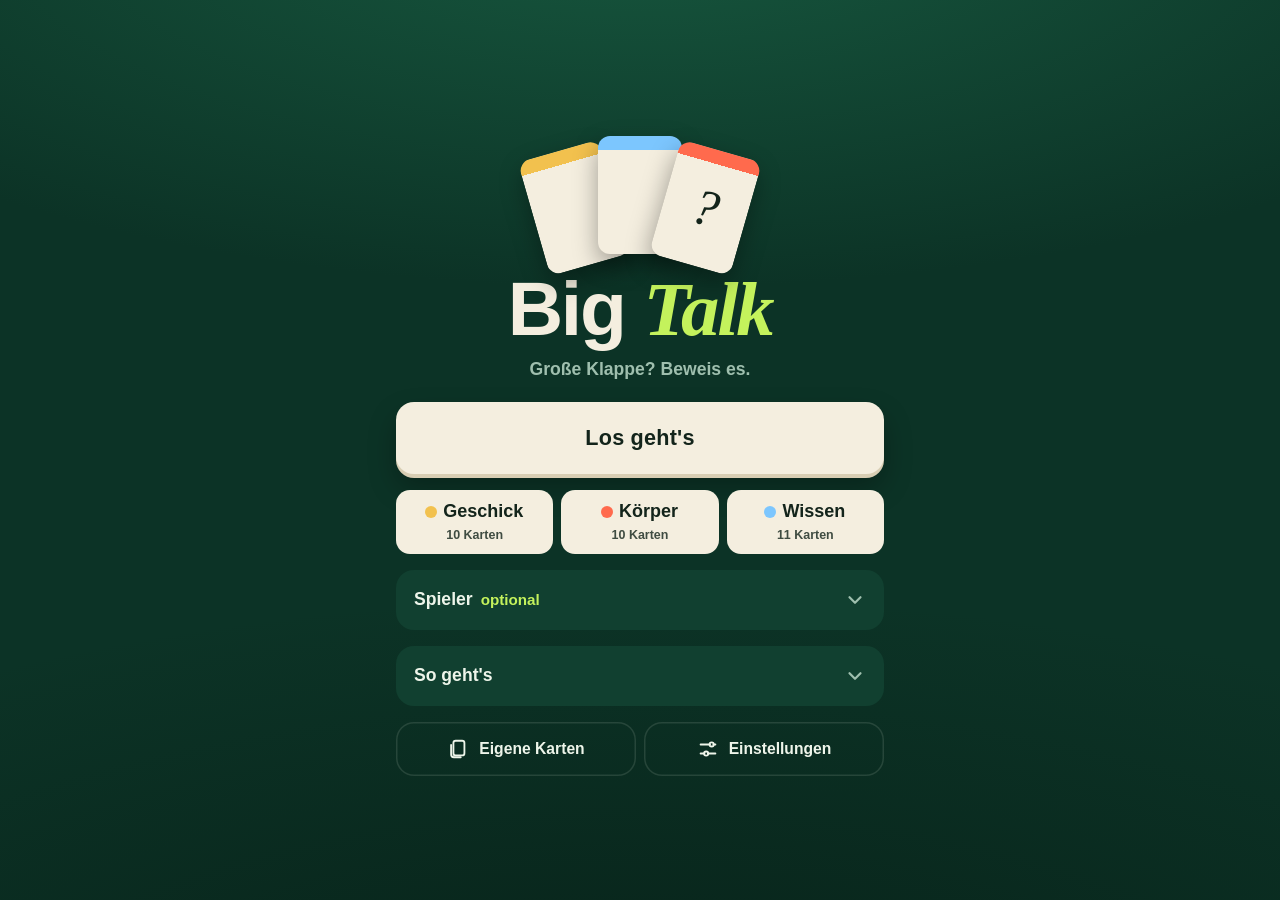
==== commit 5f47607a: "Version 2: Start-Knopf mit festem Countdown, Überspringen und neues Design - Kein Eintippen von Gebo" ====
--- a/index.html
+++ b/index.html
@@ -4,7 +4,7 @@
   <meta charset="utf-8">
   <!-- viewport-fit=cover: nutzt auch den Bereich neben der iPhone-Notch -->
   <meta name="viewport" content="width=device-width, initial-scale=1, viewport-fit=cover">
-  <meta name="theme-color" content="#0b0820">
+  <meta name="theme-color" content="#0c3326">
   <meta name="description" content="Big Talk – das Überbiet-Partyspiel für ein Handy.">
   <title>Big Talk</title>
   <link rel="manifest" href="manifest.webmanifest">
@@ -21,63 +21,172 @@
   <script type="module" src="js/app.js"></script>
 </head>
 <body>
+  <!-- Wiederverwendbare Icons. <use href="#i-back"> setzt eines davon ein. -->
+  <svg width="0" height="0" style="position:absolute" aria-hidden="true">
+    <symbol id="i-back" viewBox="0 0 24 24"><path d="M15 5l-7 7 7 7" fill="none" stroke="currentColor" stroke-width="2.4" stroke-linecap="round" stroke-linejoin="round"/></symbol>
+    <symbol id="i-scores" viewBox="0 0 24 24"><path d="M5 20V11M12 20V4M19 20v-6" fill="none" stroke="currentColor" stroke-width="2.6" stroke-linecap="round"/></symbol>
+    <symbol id="i-chevron" viewBox="0 0 24 24"><path d="M6 9l6 6 6-6" fill="none" stroke="currentColor" stroke-width="2.4" stroke-linecap="round" stroke-linejoin="round"/></symbol>
+    <symbol id="i-skip" viewBox="0 0 24 24"><path d="M5 6l8 6-8 6zM16 6v12" fill="none" stroke="currentColor" stroke-width="2.2" stroke-linejoin="round" stroke-linecap="round"/></symbol>
+    <symbol id="i-cards" viewBox="0 0 24 24"><rect x="7" y="3" width="12" height="16" rx="2.5" fill="none" stroke="currentColor" stroke-width="2"/><path d="M4.5 7.5V18a3 3 0 0 0 3 3H15" fill="none" stroke="currentColor" stroke-width="2" stroke-linecap="round"/></symbol>
+    <symbol id="i-settings" viewBox="0 0 24 24"><path d="M4 7h10M18 7h2M4 17h4M12 17h8" fill="none" stroke="currentColor" stroke-width="2.2" stroke-linecap="round"/><circle cx="16" cy="7" r="2.3" fill="none" stroke="currentColor" stroke-width="2"/><circle cx="10" cy="17" r="2.3" fill="none" stroke="currentColor" stroke-width="2"/></symbol>
+    <symbol id="i-trash" viewBox="0 0 24 24"><path d="M5 7h14M10 7V4.5h4V7M7 7l1 13h8l1-13" fill="none" stroke="currentColor" stroke-width="2" stroke-linecap="round" stroke-linejoin="round"/></symbol>
+  </svg>
+
   <main id="app">
 
     <!-- ============ START ============ -->
     <section id="screen-start" class="screen">
-      <h1 class="logo" aria-label="Big Talk">
-        <span class="logo-big">Big</span>
-        <span class="logo-talk">Talk</span>
-      </h1>
-      <p class="tagline">Große Klappe? Beweis es!</p>
+      <div class="hero">
+        <div class="fan" aria-hidden="true">
+          <span class="fan-card" style="--c: var(--gold)"></span>
+          <span class="fan-card" style="--c: var(--sky)"></span>
+          <span class="fan-card" style="--c: var(--coral)"><span class="fan-q">?</span></span>
+        </div>
+        <h1 class="logo"><span class="logo-big">Big</span> <span class="logo-talk">Talk</span></h1>
+        <p class="tagline">Große Klappe? Beweis es.</p>
+      </div>
 
       <button id="btn-start" class="btn btn-primary btn-xl" type="button">Los geht's</button>
-      <button id="btn-scores-start" class="btn btn-ghost" type="button">🏆 Punktestand</button>
+      <button id="btn-scores-start" class="btn btn-ghost" type="button">
+        <svg class="icon"><use href="#i-scores"/></svg> Punktestand
+      </button>
 
       <!-- Kategorien: Tippen schaltet an/aus (aria-pressed) -->
       <div id="category-toggles" class="category-toggles" role="group" aria-label="Kategorien"></div>
 
       <details id="panel-players" class="panel">
-        <summary>Spieler <span id="players-count" class="count"></span></summary>
+        <summary>Spieler <span id="players-count" class="count"></span><svg class="icon chevron"><use href="#i-chevron"/></svg></summary>
         <p class="hint">Optional – nur für den Punktestand. Ohne Spieler wird ohne Punkte gespielt.</p>
         <ul id="players-list" class="players-list"></ul>
         <form id="form-player" class="inline-form" novalidate>
           <input id="input-player" type="text" maxlength="16" placeholder="Name eingeben"
                  autocomplete="off" autocapitalize="words" enterkeyhint="done" aria-label="Spielername">
-          <button class="btn btn-primary" type="submit" aria-label="Spieler hinzufügen">+</button>
+          <button class="btn btn-lime" type="submit" aria-label="Spieler hinzufügen">+</button>
         </form>
         <p id="player-error" class="form-error" hidden></p>
       </details>
 
       <details class="panel">
-        <summary>Kurzregeln</summary>
+        <summary>So geht's<svg class="icon chevron"><use href="#i-chevron"/></svg></summary>
         <ol class="rules">
-          <li>Das Handy zeigt eine Challenge, z.&nbsp;B. „Wie viele Liegestütze schaffst du?“</li>
-          <li>Alle überbieten sich lautstark. Wer das Handy hält, tippt jedes neue Gebot mit <b>+</b> ein.</li>
-          <li>Jedes Gebot setzt den Timer zurück. Bietet niemand mehr, läuft er ab.</li>
-          <li>Der Höchstbieter muss <b>sofort</b> beweisen, dass er es schafft. Die Gruppe entscheidet.</li>
+          <li>Lest die Karte vor. Haben alle sie verstanden, drückt ihr <b>Start</b>.</li>
+          <li>15 Sekunden lang überbietet ihr euch – einfach laut reden, niemand muss etwas eintippen.</li>
+          <li>Ist die Zeit um, muss der Höchstbieter <b>sofort</b> beweisen, dass er es schafft.</li>
+          <li>Die Gruppe entscheidet: geschafft oder nicht? Geht eine Karte gerade nicht, überspringt sie.</li>
         </ol>
       </details>
 
       <div class="start-links">
-        <button id="btn-open-cards" class="btn btn-ghost" type="button">🃏 Eigene Karten</button>
-        <button id="btn-open-settings" class="btn btn-ghost" type="button">⚙️ Einstellungen</button>
-      </div>
+        <button id="btn-open-cards" class="btn btn-ghost" type="button"><svg class="icon"><use href="#i-cards"/></svg> Eigene Karten</button>
+        <button id="btn-open-settings" class="btn btn-ghost" type="button"><svg class="icon"><use href="#i-settings"/></svg> Einstellungen</button>
+      </div>
+    </section>
+
+    <!-- ============ KARTE + TIMER ============ -->
+    <section id="screen-card" class="screen">
+      <header class="topbar">
+        <button id="btn-home" class="icon-btn" type="button" aria-label="Zum Startbildschirm"><svg class="icon"><use href="#i-back"/></svg></button>
+        <span id="deck-info" class="topbar-info"></span>
+        <button id="btn-scores" class="icon-btn" type="button" aria-label="Punktestand"><svg class="icon"><use href="#i-scores"/></svg></button>
+      </header>
+
+      <div class="card-stage">
+        <!-- Die Karte hat Vorder- und Rückseite, damit sie beim Austeilen umgedreht werden kann -->
+        <article id="play-card" class="card">
+          <div class="card-face card-front">
+            <div class="card-cat"><span id="pc-dot" class="dot"></span><span id="pc-cat"></span></div>
+            <p id="pc-text" class="card-text"></p>
+            <p id="pc-meta" class="card-meta"></p>
+          </div>
+          <div class="card-face card-back" aria-hidden="true"><span>Big Talk</span></div>
+        </article>
+      </div>
+
+      <!-- Der Ring ist Start-, Pause- und Weiter-Knopf zugleich -->
+      <button id="round-ring" class="ring" type="button">
+        <svg viewBox="0 0 120 120" aria-hidden="true">
+          <circle class="ring-track" cx="60" cy="60" r="52"/>
+          <circle id="round-ring-progress" class="ring-progress" cx="60" cy="60" r="52" pathLength="100"/>
+        </svg>
+        <span class="ring-center">
+          <span id="round-ring-value" class="ring-value"></span>
+          <span id="round-ring-sub" class="ring-sub"></span>
+        </span>
+      </button>
+
+      <div class="round-actions">
+        <button id="btn-skip" class="btn btn-ghost" type="button"><svg class="icon"><use href="#i-skip"/></svg> Überspringen</button>
+        <button id="btn-finish" class="btn btn-ghost" type="button">Fertig geboten</button>
+      </div>
+    </section>
+
+    <!-- ============ BEWEIS ============ -->
+    <section id="screen-prove" class="screen">
+      <div id="flash" class="flash" aria-hidden="true"></div>
+      <!-- Oberer Teil bleibt mittig, Urteils-Buttons sitzen unten am Daumen -->
+      <div class="prove-main">
+      <h2 id="stamp" class="stamp">Beweis es!</h2>
+
+      <article class="card card-mini">
+        <div class="card-face card-front">
+          <div class="card-cat"><span id="pv-dot" class="dot"></span><span id="pv-cat"></span></div>
+          <p id="pv-text" class="card-text"></p>
+        </div>
+      </article>
+
+      <!-- Nur mit Spielern: Wer muss liefern? -->
+      <div id="prove-bidder" class="bidder-pick">
+        <p class="bidder-question">Wer hat am höchsten geboten?</p>
+        <div id="bidder-buttons" class="bidder-buttons"></div>
+        <button id="btn-no-score" class="btn btn-link" type="button">Ohne Wertung weiter</button>
+      </div>
+      <button id="prove-who" class="prove-who" type="button" aria-label="Höchstbieter ändern"></button>
+
+      <button id="proof-ring" class="ring ring-small" type="button">
+        <svg viewBox="0 0 120 120" aria-hidden="true">
+          <circle class="ring-track" cx="60" cy="60" r="52"/>
+          <circle id="proof-ring-progress" class="ring-progress" cx="60" cy="60" r="52" pathLength="100"/>
+        </svg>
+        <span class="ring-center">
+          <span id="proof-ring-value" class="ring-value"></span>
+          <span id="proof-ring-sub" class="ring-sub"></span>
+        </span>
+      </button>
+      </div>
+
+      <div id="verdict" class="verdict">
+        <button id="btn-fail" class="btn btn-fail" type="button">Nicht geschafft</button>
+        <button id="btn-success" class="btn btn-success" type="button">Geschafft</button>
+      </div>
+      <button id="btn-skip-prove" class="btn btn-link" type="button">Nicht machbar? Karte überspringen</button>
+    </section>
+
+    <!-- ============ ERGEBNIS ============ -->
+    <section id="screen-result" class="screen">
+      <svg id="result-mark" class="result-mark" viewBox="0 0 120 120" aria-hidden="true">
+        <circle class="mark-circle" cx="60" cy="60" r="52" pathLength="100"/>
+        <path id="mark-path" class="mark-path" pathLength="100"/>
+      </svg>
+      <h2 id="result-title" class="result-title"></h2>
+      <p id="result-points" class="result-points"></p>
+      <ol id="result-scores" class="scoreboard"></ol>
+      <button id="btn-next" class="btn btn-primary btn-xl" type="button">Nächste Karte</button>
+      <button id="btn-revert" class="btn btn-link" type="button">Falsch getippt? Ergebnis ändern</button>
     </section>
 
     <!-- ============ EINSTELLUNGEN ============ -->
     <section id="screen-settings" class="screen">
       <header class="topbar">
-        <button class="icon-btn" type="button" data-home aria-label="Zurück">←</button>
+        <button class="icon-btn" type="button" data-home aria-label="Zurück"><svg class="icon"><use href="#i-back"/></svg></button>
         <h2 class="topbar-title">Einstellungen</h2>
       </header>
 
       <div class="setting">
-        <span class="setting-label">Timer pro Gebot</span>
+        <span class="setting-label">Zeit zum Bieten</span>
         <div class="stepper">
-          <button id="btn-timer-down" class="btn btn-side" type="button" aria-label="Timer kürzer">−</button>
+          <button id="btn-timer-down" class="btn btn-ghost" type="button" aria-label="Kürzer">−</button>
           <output id="timer-setting" class="stepper-value" aria-live="polite"></output>
-          <button id="btn-timer-up" class="btn btn-side" type="button" aria-label="Timer länger">+</button>
+          <button id="btn-timer-up" class="btn btn-ghost" type="button" aria-label="Länger">+</button>
         </div>
       </div>
 
@@ -87,18 +196,18 @@
       </label>
 
       <label class="setting setting-row">
-        <span class="setting-label">Vibration <small id="vibration-note" class="hint" hidden>(von diesem Gerät nicht unterstützt)</small></span>
+        <span class="setting-label">Vibration <small id="vibration-note" class="hint" hidden>Von diesem Gerät nicht unterstützt</small></span>
         <input id="toggle-vibration" class="switch" type="checkbox">
       </label>
 
-      <button id="btn-test-sound" class="btn btn-ghost" type="button">🔊 Ton &amp; Vibration testen</button>
+      <button id="btn-test-sound" class="btn btn-ghost" type="button">Ton &amp; Vibration testen</button>
       <button id="btn-reset-settings" class="btn btn-ghost btn-danger" type="button">Spiel zurücksetzen</button>
     </section>
 
     <!-- ============ EIGENE KARTEN ============ -->
     <section id="screen-cards" class="screen">
       <header class="topbar">
-        <button class="icon-btn" type="button" data-home aria-label="Zurück">←</button>
+        <button class="icon-btn" type="button" data-home aria-label="Zurück"><svg class="icon"><use href="#i-back"/></svg></button>
         <h2 class="topbar-title">Eigene Karten</h2>
       </header>
 
@@ -117,14 +226,10 @@
             <input id="card-unit" type="text" maxlength="20" placeholder="z. B. Sekunden">
           </label>
         </div>
-        <div class="field-row field-row-3">
-          <label class="field">
-            <span>Startwert</span>
+        <div class="field-row">
+          <label class="field">
+            <span>Startgebot</span>
             <input id="card-start" type="number" inputmode="numeric" min="1" value="1">
-          </label>
-          <label class="field">
-            <span>Schritt</span>
-            <input id="card-step" type="number" inputmode="numeric" min="1" value="1">
           </label>
           <label class="field">
             <span>Beweiszeit (s)</span>
@@ -140,99 +245,15 @@
       <p id="custom-empty" class="hint">Noch keine eigenen Karten.</p>
     </section>
 
-    <!-- ============ BIETEN ============ -->
-    <section id="screen-bid" class="screen">
-      <header class="topbar">
-        <button id="btn-home" class="icon-btn" type="button" aria-label="Zum Startbildschirm">←</button>
-        <span id="bid-category" class="chip"></span>
-        <span class="topbar-spacer"></span>
-        <button id="btn-scores" class="icon-btn" type="button" aria-label="Punktestand">🏆</button>
-      </header>
-
-      <p id="bid-card" class="card-text"></p>
-
-      <!-- Tippen auf die Zahl öffnet die Direkteingabe -->
-      <button id="bid-display" class="bid-display" type="button" aria-label="Gebot direkt eingeben">
-        <span id="bid-label" class="bid-label"></span>
-        <span id="bid-value" class="bid-value"></span>
-        <span id="bid-unit" class="bid-unit"></span>
-      </button>
-
-      <button id="timer" class="timer" type="button" aria-label="Timer pausieren oder fortsetzen">
-        <span id="timer-value" class="timer-value"></span>
-        <span class="timer-bar"><span id="timer-fill" class="timer-fill"></span></span>
-        <span id="timer-caption" class="timer-caption"></span>
-      </button>
-
-      <div class="bid-controls">
-        <button id="btn-undo" class="btn btn-side" type="button" aria-label="Letztes Gebot zurücknehmen">↶</button>
-        <button id="btn-plus" class="btn btn-plus" type="button" aria-label="Gebot erhöhen">+</button>
-        <button id="btn-plus5" class="btn btn-side" type="button" aria-label="Großer Sprung"></button>
-      </div>
-      <button id="btn-skip" class="btn btn-link" type="button">Karte überspringen</button>
-    </section>
-
-    <!-- ============ BEWEIS ============ -->
-    <section id="screen-prove" class="screen">
-      <h2 class="prove-title">Beweis es!</h2>
-      <div class="prove-bid">
-        <span id="prove-value" class="prove-value"></span>
-        <span id="prove-unit" class="prove-unit"></span>
-      </div>
-      <p id="prove-card" class="card-text card-text-small"></p>
-
-      <!-- Nur mit Spielern: Wer muss liefern? -->
-      <div id="prove-bidder" class="bidder-pick">
-        <p class="bidder-question">Wer hat am höchsten geboten?</p>
-        <div id="bidder-buttons" class="bidder-buttons"></div>
-        <button id="btn-no-score" class="btn btn-link" type="button">Ohne Wertung weiter</button>
-      </div>
-      <button id="prove-who" class="prove-who" type="button" aria-label="Höchstbieter ändern"></button>
-
-      <div id="proof-timer" class="proof-timer">
-        <span id="proof-time" class="proof-time"></span>
-        <button id="btn-proof-start" class="btn btn-primary btn-xl" type="button">▶ Beweis starten</button>
-      </div>
-
-      <div id="verdict" class="verdict">
-        <button id="btn-success" class="btn btn-success" type="button">✔ Geschafft</button>
-        <button id="btn-fail" class="btn btn-fail" type="button">✘ Nicht geschafft</button>
-      </div>
-    </section>
-
-    <!-- ============ ERGEBNIS ============ -->
-    <section id="screen-result" class="screen">
-      <div id="result-icon" class="result-icon"></div>
-      <h2 id="result-title" class="result-title"></h2>
-      <p id="result-detail" class="result-detail"></p>
-      <p id="result-points" class="result-points"></p>
-      <ol id="result-scores" class="scoreboard"></ol>
-      <button id="btn-next" class="btn btn-primary btn-xl" type="button">Nächste Karte</button>
-      <button id="btn-revert" class="btn btn-link" type="button">Falsch getippt? Ergebnis ändern</button>
-    </section>
-
   </main>
-
-  <!-- Direkteingabe eines Gebots -->
-  <dialog id="dlg-bid" class="dialog">
-    <form id="form-bid" method="dialog" novalidate>
-      <h3>Gebot eingeben</h3>
-      <input id="input-bid" type="number" inputmode="numeric" min="0" step="1" required>
-      <p id="bid-error" class="form-error" hidden></p>
-      <div class="dialog-actions">
-        <button class="btn btn-ghost" type="button" data-close>Abbrechen</button>
-        <button class="btn btn-primary" type="submit">Bieten</button>
-      </div>
-    </form>
-  </dialog>
 
   <!-- Punktestand -->
   <dialog id="dlg-scores" class="dialog">
-    <h3>🏆 Punktestand</h3>
+    <h3>Punktestand</h3>
     <ol id="scores-list" class="scoreboard"></ol>
     <p id="scores-empty" class="hint" hidden>Noch keine Spieler. Füge auf dem Startbildschirm welche hinzu.</p>
     <div class="dialog-actions">
-      <button id="btn-reset" class="btn btn-ghost" type="button">Spiel zurücksetzen</button>
+      <button id="btn-reset" class="btn btn-ghost btn-danger" type="button">Zurücksetzen</button>
       <button class="btn btn-primary" type="button" data-close>Schließen</button>
     </div>
   </dialog>
--- a/style.css
+++ b/style.css
@@ -1,24 +1,39 @@
 /* =========================================================
-   Big Talk – Party-Design
+   Big Talk – Design „Spieltisch“
+   Dunkelgrüner Filz, Karten aus cremefarbenem Papier,
+   Limette als Aktionsfarbe, Koralle für Dringlichkeit.
    Mobile-first: Grundregeln gelten fürs Handy im Hochformat.
    ========================================================= */
 
 :root {
-  --bg: #0b0820;
-  --bg-2: #1a0f3a;
-  --surface: #221848;
-  --surface-2: #2e2160;
-  --text: #ffffff;
-  --muted: #b3a8dd;
-  --pink: #ff2e88;
-  --yellow: #ffd60a;
-  --cyan: #00e5ff;
-  --green: #21e07a;
-  --red: #ff3b4f;
-
-  --radius: 22px;
+  /* Tisch */
+  --bg: #0c3326;
+  --bg-deep: #072118;
+  --surface: #114030;
+  --surface-2: #19523d;
+  --line: rgba(234, 244, 226, 0.12);
+  --text: #eef5ea;
+  --muted: #9fbfae;
+
+  /* Papier */
+  --paper: #f4eedf;
+  --paper-edge: #d8ceb4;
+  --ink: #13241b;
+  --ink-soft: #5a6b60;
+
+  /* Akzente */
+  --lime: #c4f25c;
+  --lime-ink: #1d3300;
+  --coral: #ff6a4d;
+  --gold: #f2c14e;
+  --sky: #7cc6fe;
+
+  --radius: 18px;
   --gap: 16px;
-  --font: system-ui, -apple-system, "Segoe UI", Roboto, "Helvetica Neue", Arial, sans-serif;
+  --font-sans: "Avenir Next", "Segoe UI Variable Display", "Segoe UI", Roboto, "Helvetica Neue", Arial, sans-serif;
+  --font-serif: "Iowan Old Style", "Palatino Linotype", Palatino, "Book Antiqua", Georgia, "Noto Serif", serif;
+  --ease-out: cubic-bezier(0.2, 0.8, 0.2, 1);
+  --ease-spring: cubic-bezier(0.3, 1.5, 0.5, 1);
 
   /* Abstand zu Notch / Home-Leiste (iPhone), sonst 0 */
   --safe-top: env(safe-area-inset-top, 0px);
@@ -31,6 +46,9 @@
   box-sizing: border-box;
 }
 
+/* `hidden` muss immer gewinnen – auch gegen display-Regeln wie bei .btn */
+[hidden] { display: none !important; }
+
 html,
 body {
   margin: 0;
@@ -38,14 +56,16 @@
 }
 
 body {
+  /* Filz: heller Lichtkegel oben, dunkle Ränder */
   background:
-    radial-gradient(120% 60% at 50% 0%, var(--bg-2) 0%, transparent 70%),
+    radial-gradient(130% 70% at 50% -10%, #17583f 0%, transparent 60%),
+    radial-gradient(160% 90% at 50% 120%, var(--bg-deep) 0%, transparent 60%),
     var(--bg);
   background-attachment: fixed;
   color: var(--text);
-  font-family: var(--font);
+  font-family: var(--font-sans);
   font-size: 18px;
-  line-height: 1.35;
+  line-height: 1.4;
   /* kein Gummiband-Scrollen / Pull-to-Refresh mitten im Spiel */
   overscroll-behavior: none;
   -webkit-tap-highlight-color: transparent;
@@ -62,12 +82,17 @@
 
 button {
   cursor: pointer;
-  /* verhindert Doppeltipp-Zoom → schnelles Mehrfachtippen auf + funktioniert */
-  touch-action: manipulation;
+  touch-action: manipulation; /* kein Doppeltipp-Zoom */
+}
+
+.icon {
+  width: 22px;
+  height: 22px;
+  flex: none;
 }
 
 #app {
-  max-width: 560px;
+  max-width: 520px;
   margin: 0 auto;
   min-height: 100vh;
   min-height: 100dvh; /* dvh = sichtbare Höhe ohne Browserleiste */
@@ -85,11 +110,11 @@
 
 .screen.active {
   display: flex;
-  animation: screen-in 0.25s ease-out;
+  animation: screen-in 0.35s var(--ease-out);
 }
 
 @keyframes screen-in {
-  from { opacity: 0; transform: scale(0.98); }
+  from { opacity: 0; transform: translateY(8px); }
   to { opacity: 1; transform: none; }
 }
 
@@ -97,427 +122,666 @@
 .btn {
   border: 0;
   border-radius: var(--radius);
-  padding: 18px 22px;
-  min-height: 64px;
-  font-weight: 800;
-  font-size: 1.15rem;
+  padding: 16px 20px;
+  min-height: 60px;
+  font-weight: 700;
+  font-size: 1.1rem;
   background: var(--surface-2);
-  transition: transform 0.08s ease, filter 0.15s ease;
+  display: inline-flex;
+  align-items: center;
+  justify-content: center;
+  gap: 10px;
+  transition: transform 0.12s var(--ease-out), background-color 0.2s, box-shadow 0.12s;
   user-select: none;
 }
 
-.btn:active { transform: scale(0.96); }
-.btn:disabled { opacity: 0.3; cursor: default; transform: none; }
+.btn:active { transform: scale(0.97); }
+.btn:disabled { opacity: 0.35; cursor: default; transform: none; }
 .btn:focus-visible,
 .icon-btn:focus-visible,
-.timer:focus-visible,
-.bid-display:focus-visible { outline: 3px solid var(--cyan); outline-offset: 3px; }
-
+.ring:focus-visible,
+.cat-toggle:focus-visible,
+.prove-who:focus-visible { outline: 3px solid var(--lime); outline-offset: 3px; }
+
+/* Papier-Knopf mit „Kante“ – wie ein Spielchip */
 .btn-primary {
-  background: linear-gradient(135deg, var(--pink), #ff5c3a);
-  color: #fff;
-  box-shadow: 0 6px 0 #a3104f, 0 10px 30px rgba(255, 46, 136, 0.35);
-}
-.btn-primary:active { box-shadow: 0 2px 0 #a3104f; transform: translateY(4px); }
-
-.btn-xl {
-  font-size: 1.6rem;
-  min-height: 84px;
-  letter-spacing: 0.02em;
-}
-
-.btn-ghost { background: var(--surface); color: var(--text); }
+  background: var(--paper);
+  color: var(--ink);
+  box-shadow: 0 4px 0 var(--paper-edge), 0 14px 28px rgba(0, 0, 0, 0.28);
+}
+.btn-primary:active { transform: translateY(3px); box-shadow: 0 1px 0 var(--paper-edge), 0 6px 14px rgba(0, 0, 0, 0.25); }
+
+.btn-xl { font-size: 1.35rem; min-height: 72px; letter-spacing: 0.01em; }
+
+.btn-lime { background: var(--lime); color: var(--lime-ink); }
+
+.btn-ghost {
+  background: transparent;
+  box-shadow: inset 0 0 0 1.5px var(--line);
+}
+.btn-ghost:active { background: var(--surface); }
 
 .btn-link {
   background: none;
-  min-height: 48px;
+  min-height: 44px;
   color: var(--muted);
   font-weight: 600;
+  font-size: 1rem;
   text-decoration: underline;
   text-underline-offset: 4px;
 }
 
+.btn-success { background: var(--lime); color: var(--lime-ink); }
+.btn-fail { background: var(--coral); color: #2b0a03; }
+.btn-danger { color: var(--coral); }
+
 .invisible { visibility: hidden; }
-
-.btn-success { background: var(--green); color: #002611; }
-.btn-fail { background: var(--red); color: #fff; }
 
 .icon-btn {
   border: 0;
   background: var(--surface);
-  width: 52px;
-  height: 52px;
+  color: var(--text);
+  width: 48px;
+  height: 48px;
   border-radius: 50%;
-  font-size: 1.5rem;
-  font-weight: 800;
+  display: grid;
+  place-items: center;
   flex: none;
-}
+  transition: transform 0.12s, background-color 0.2s;
+}
+.icon-btn:active { transform: scale(0.92); background: var(--surface-2); }
+.icon-btn[hidden] { display: none; }
 
 /* ---------- Startbildschirm ---------- */
 #screen-start { justify-content: center; }
 
+.hero {
+  display: flex;
+  flex-direction: column;
+  align-items: center;
+  margin-bottom: 4px;
+}
+
+/* Drei aufgefächerte Karten über dem Logo, schweben leicht */
+.fan {
+  position: relative;
+  width: 200px;
+  height: 140px;
+  margin-bottom: 6px;
+}
+
+.fan-card {
+  position: absolute;
+  left: 50%;
+  bottom: 0;
+  width: 84px;
+  height: 118px;
+  margin-left: -42px;
+  border-radius: 12px;
+  background: var(--paper);
+  box-shadow: 0 10px 24px rgba(0, 0, 0, 0.35);
+  transform-origin: 50% 110%;
+  display: grid;
+  place-items: center;
+  /* farbiger Streifen oben = Kategorie */
+  background-image: linear-gradient(var(--c) 0 14px, transparent 14px);
+  animation: fan-in 0.8s var(--ease-spring) both, float 4s ease-in-out 0.8s infinite alternate;
+}
+.fan-card:nth-child(1) { --r: -16deg; --x: -46px; animation-delay: 0.05s, 0.8s; }
+.fan-card:nth-child(2) { --r: 0deg; --x: 0px; --y: -10px; animation-delay: 0.15s, 1.4s; }
+.fan-card:nth-child(3) { --r: 16deg; --x: 46px; animation-delay: 0.25s, 2s; }
+
+.fan-q {
+  font-family: var(--font-serif);
+  font-style: italic;
+  font-size: 3.2rem;
+  color: var(--ink);
+  line-height: 1;
+}
+
+@keyframes fan-in {
+  from { transform: translate(0, 40px) rotate(0deg); opacity: 0; }
+  to { transform: translate(var(--x), var(--y, 0)) rotate(var(--r)); opacity: 1; }
+}
+@keyframes float {
+  from { transform: translate(var(--x), var(--y, 0)) rotate(var(--r)); }
+  to { transform: translate(var(--x), calc(var(--y, 0px) - 6px)) rotate(calc(var(--r) * 1.12)); }
+}
+
 .logo {
-  margin: 0 0 4px;
+  margin: 0;
+  font-size: clamp(3.4rem, 17vw, 4.8rem);
+  line-height: 1;
+  letter-spacing: -0.03em;
+  white-space: nowrap;
+}
+.logo-big { font-weight: 900; color: var(--paper); }
+.logo-talk { font-family: var(--font-serif); font-style: italic; font-weight: 600; color: var(--lime); }
+
+.tagline {
+  margin: 8px 0 0;
+  color: var(--muted);
+  font-size: 1.1rem;
+  font-weight: 600;
+}
+
+.category-toggles {
+  display: grid;
+  grid-template-columns: repeat(3, 1fr);
+  gap: 8px;
+}
+
+.cat-toggle {
+  border: 0;
+  border-radius: 14px;
+  min-height: 64px;
+  padding: 8px 6px;
+  background: transparent;
+  box-shadow: inset 0 0 0 1.5px var(--line);
+  color: var(--muted);
   display: flex;
   flex-direction: column;
   align-items: center;
-  line-height: 0.82;
-  font-weight: 900;
-  text-transform: uppercase;
-  transform: rotate(-6deg) skewX(-8deg);
-  font-size: clamp(5rem, 30vw, 9rem);
-  letter-spacing: -0.04em;
-}
-
-.logo-big {
-  color: var(--yellow);
-  text-shadow: 6px 6px 0 var(--pink), 12px 12px 0 rgba(0, 229, 255, 0.55);
-}
-
-.logo-talk {
-  color: var(--pink);
-  text-shadow: 6px 6px 0 var(--cyan), 12px 12px 0 rgba(255, 214, 10, 0.4);
-  margin-left: 0.25em;
-}
-
-.tagline {
-  text-align: center;
-  color: var(--muted);
+  justify-content: center;
+  gap: 2px;
   font-weight: 700;
-  font-size: 1.2rem;
-  margin: 18px 0 8px;
+  transition: background-color 0.25s, color 0.25s, transform 0.12s;
+}
+.cat-toggle:active { transform: scale(0.95); }
+.cat-toggle .cat-name { display: flex; align-items: center; gap: 7px; }
+.cat-toggle small { font-weight: 600; font-size: 0.78rem; opacity: 0.8; }
+.cat-toggle .dot { opacity: 0.4; transition: opacity 0.25s, transform 0.25s var(--ease-spring); }
+.cat-toggle[aria-pressed="true"] { background: var(--paper); color: var(--ink); box-shadow: none; }
+.cat-toggle[aria-pressed="true"] .dot { opacity: 1; transform: scale(1.2); }
+
+.dot {
+  width: 10px;
+  height: 10px;
+  border-radius: 50%;
+  background: var(--c, var(--muted));
+  flex: none;
 }
 
 .panel {
   background: var(--surface);
   border-radius: var(--radius);
-  padding: 4px 18px;
+  padding: 0 18px;
 }
 
 .panel > summary {
-  font-weight: 800;
-  font-size: 1.15rem;
-  padding: 16px 0;
+  font-weight: 700;
+  font-size: 1.1rem;
+  min-height: 60px;
   cursor: pointer;
   list-style: none; /* Standard-Dreieck aus */
   display: flex;
-  justify-content: space-between;
   align-items: center;
 }
 .panel > summary::-webkit-details-marker { display: none; }
-.panel > summary::after { content: "▾"; color: var(--cyan); transition: transform 0.2s; }
-.panel[open] > summary::after { transform: rotate(180deg); }
-
-.rules { margin: 0 0 16px; padding-left: 1.3em; }
+.panel .chevron { margin-left: auto; color: var(--muted); transition: transform 0.25s var(--ease-out); }
+.panel[open] .chevron { transform: rotate(180deg); }
+.panel[open] > :not(summary) { animation: panel-in 0.3s var(--ease-out); }
+@keyframes panel-in {
+  from { opacity: 0; transform: translateY(-6px); }
+}
+
+.rules { margin: 0 0 18px; padding-left: 1.3em; }
 .rules li { margin-bottom: 8px; }
-
-/* ---------- Bieten ---------- */
+.rules li::marker { color: var(--lime); font-weight: 800; }
+
+.start-links {
+  display: grid;
+  grid-template-columns: 1fr 1fr;
+  gap: 8px;
+}
+.start-links .btn { font-size: 0.98rem; padding: 12px 8px; min-height: 54px; }
+
+/* ---------- Topbar ---------- */
 .topbar {
   display: flex;
   align-items: center;
   gap: 12px;
-}
-.topbar-spacer { flex: 1; }
-
-.chip {
-  background: var(--surface);
-  border-radius: 999px;
-  padding: 8px 14px;
+  min-height: 48px;
+}
+.topbar-info { flex: 1; text-align: center; color: var(--muted); font-weight: 600; font-size: 0.95rem; }
+.topbar-title { margin: 0; font-size: 1.4rem; font-weight: 800; }
+
+/* ---------- Karte ---------- */
+.card-stage {
+  flex: 1;
+  display: flex;
+  align-items: center;
+  perspective: 1400px; /* nötig für die 3D-Drehung beim Austeilen */
+  min-height: 0;
+}
+
+.card {
+  position: relative;
+  width: 100%;
+  transform-style: preserve-3d;
+  transform: rotate(-1.2deg);
+}
+
+.card-face {
+  border-radius: 22px;
+  backface-visibility: hidden;
+  -webkit-backface-visibility: hidden;
+}
+
+.card-front {
+  position: relative;
+  background: var(--paper);
+  color: var(--ink);
+  padding: 22px 22px 18px;
+  min-height: 260px;
+  display: flex;
+  flex-direction: column;
+  gap: 14px;
+  box-shadow:
+    0 1px 0 rgba(255, 255, 255, 0.7) inset,
+    0 2px 0 var(--paper-edge),
+    0 22px 44px rgba(0, 0, 0, 0.38);
+}
+/* feiner Innenrahmen wie bei gedruckten Spielkarten */
+.card-front::after {
+  content: "";
+  position: absolute;
+  inset: 8px;
+  border: 1.5px solid rgba(19, 36, 27, 0.1);
+  border-radius: 15px;
+  pointer-events: none;
+}
+
+.card-back {
+  position: absolute;
+  inset: 0;
+  transform: rotateY(180deg);
+  background:
+    repeating-linear-gradient(45deg, rgba(244, 238, 223, 0.08) 0 8px, transparent 8px 16px),
+    var(--surface-2);
+  box-shadow: inset 0 0 0 8px var(--surface-2), inset 0 0 0 10px rgba(244, 238, 223, 0.5), 0 22px 44px rgba(0, 0, 0, 0.38);
+  display: grid;
+  place-items: center;
+}
+.card-back span {
+  font-family: var(--font-serif);
+  font-style: italic;
+  font-size: 2.2rem;
+  color: var(--paper);
+  opacity: 0.85;
+}
+
+.card-cat {
+  display: flex;
+  align-items: center;
+  gap: 8px;
+  text-transform: uppercase;
+  letter-spacing: 0.14em;
+  font-size: 0.78rem;
   font-weight: 800;
-  font-size: 0.95rem;
-  white-space: nowrap;
+  color: var(--ink-soft);
 }
 
 .card-text {
   margin: 0;
-  font-size: clamp(1.4rem, 6.6vw, 2rem);
+  flex: 1;
+  display: flex;
+  align-items: center;
+  justify-content: center;
+  text-align: center;
+  font-family: var(--font-serif);
+  font-weight: 600;
+  font-size: clamp(1.55rem, 7.2vw, 2.15rem);
+  line-height: 1.2;
+  text-wrap: balance;
+}
+
+.card-meta {
+  margin: 0;
+  padding-top: 12px;
+  border-top: 1.5px dashed rgba(19, 36, 27, 0.18);
+  text-align: center;
+  font-size: 0.92rem;
+  font-weight: 600;
+  color: var(--ink-soft);
+}
+
+/* Austeilen: Karte kommt verdeckt von rechts oben und dreht sich um */
+.card.deal { animation: deal 0.7s var(--ease-out) both; }
+@keyframes deal {
+  0% { transform: translate(70%, -60px) rotate(18deg) rotateY(180deg); opacity: 0; }
+  20% { opacity: 1; }
+  100% { transform: rotate(-1.2deg) rotateY(0deg); }
+}
+
+/* Überspringen: Karte fliegt nach links weg */
+.card.toss { animation: toss 0.32s ease-in both; }
+@keyframes toss {
+  to { transform: translate(-140%, 50px) rotate(-22deg); opacity: 0; }
+}
+
+/* Letzte Sekunden: Karte zittert leicht */
+.card.nervous { animation: nervous 0.5s ease-in-out; }
+@keyframes nervous {
+  0%, 100% { transform: rotate(-1.2deg); }
+  25% { transform: rotate(-2.4deg) translateX(-3px); }
+  75% { transform: rotate(0deg) translateX(3px); }
+}
+
+/* ---------- Ring-Timer ---------- */
+.ring {
+  position: relative;
+  align-self: center;
+  flex: none;
+  width: min(48vw, 190px);
+  aspect-ratio: 1;
+  border: 0;
+  border-radius: 50%;
+  padding: 0;
+  background: var(--surface);
+  color: var(--text);
+  box-shadow: 0 12px 30px rgba(0, 0, 0, 0.3);
+  transition: background-color 0.3s, transform 0.15s var(--ease-out);
+}
+.ring:active { transform: scale(0.96); }
+.ring[hidden] { display: none; }
+
+.ring svg {
+  position: absolute;
+  inset: 0;
+  width: 100%;
+  height: 100%;
+  transform: rotate(-90deg); /* Fortschritt startet oben */
+}
+.ring-track { fill: none; stroke: var(--line); stroke-width: 7; }
+.ring-progress {
+  fill: none;
+  stroke: var(--lime);
+  stroke-width: 7;
+  stroke-linecap: round;
+  stroke-dasharray: 100;
+  /* JS setzt stroke-dashoffset: 0 = voll, 100 = leer */
+  transition: stroke-dashoffset 0.12s linear, stroke 0.3s;
+}
+
+.ring-center {
+  position: absolute;
+  inset: 0;
+  display: flex;
+  flex-direction: column;
+  align-items: center;
+  justify-content: center;
+  gap: 2px;
+}
+.ring-value {
+  font-size: 3.6rem;
   font-weight: 800;
-  line-height: 1.2;
-  text-align: center;
-  text-wrap: balance;
+  line-height: 1;
+  font-variant-numeric: tabular-nums;
+  letter-spacing: -0.02em;
+}
+.ring-sub { font-size: 0.85rem; font-weight: 600; color: var(--muted); }
+
+/* Vor dem Start: der ganze Ring ist ein großer, „atmender“ Start-Knopf */
+.ring.is-idle {
+  background: var(--lime);
+  color: var(--lime-ink);
+  animation: breathe 2.2s ease-in-out infinite;
+}
+.ring.is-idle .ring-value { font-size: 2.4rem; }
+.ring.is-idle .ring-sub { color: var(--lime-ink); opacity: 0.7; }
+.ring.is-idle .ring-track { stroke: rgba(29, 51, 0, 0.15); }
+.ring.is-idle .ring-progress { stroke: transparent; }
+@keyframes breathe {
+  0%, 100% { box-shadow: 0 0 0 0 rgba(196, 242, 92, 0.45), 0 12px 30px rgba(0, 0, 0, 0.3); }
+  50% { box-shadow: 0 0 0 16px rgba(196, 242, 92, 0), 0 12px 30px rgba(0, 0, 0, 0.3); }
+}
+
+.ring.is-paused .ring-value { color: var(--gold); }
+.ring.is-paused .ring-progress { stroke: var(--gold); }
+
+.ring.is-urgent .ring-progress { stroke: var(--coral); }
+.ring.is-urgent .ring-value { color: var(--coral); }
+.ring-value.beat { animation: beat 0.45s var(--ease-out); }
+@keyframes beat {
+  0% { transform: scale(1.35); }
+  100% { transform: scale(1); }
+}
+
+.ring.is-done .ring-value { font-size: 1.6rem; color: var(--coral); }
+.ring.is-done .ring-progress { stroke: transparent; }
+
+.ring-small { width: min(40vw, 150px); }
+.ring-small .ring-value { font-size: 2.8rem; }
+.ring-small.is-idle .ring-value { font-size: 1.6rem; }
+
+.round-actions {
+  display: grid;
+  grid-template-columns: 1fr 1fr;
+  gap: 10px;
+}
+.round-actions .btn { font-size: 1rem; }
+
+/* ---------- Beweis ---------- */
+#screen-prove { position: relative; }
+
+.prove-main {
   flex: 1;
   display: flex;
-  align-items: center;
+  flex-direction: column;
   justify-content: center;
-}
-
-.card-text-small {
-  flex: none;
-  font-size: 1.1rem;
-  font-weight: 600;
-  color: var(--muted);
-}
-
-.bid-display {
-  border: 0;
-  background: none;
-  display: flex;
-  flex-direction: column;
-  align-items: center;
-  padding: 0;
-}
-
-.bid-label {
-  text-transform: uppercase;
-  letter-spacing: 0.12em;
-  font-size: 0.85rem;
-  font-weight: 800;
-  color: var(--muted);
-}
-
-.bid-value {
-  font-size: clamp(6rem, 34vw, 10rem);
-  font-weight: 900;
-  line-height: 1;
-  color: var(--yellow);
-  font-variant-numeric: tabular-nums;
-  text-shadow: 5px 5px 0 var(--pink);
-}
-.bid-value.len-3 { font-size: clamp(5rem, 26vw, 8rem); }
-.bid-value.len-4 { font-size: clamp(4rem, 20vw, 6.5rem); }
-
-.bid-display.is-waiting .bid-value {
-  color: var(--surface-2);
-  text-shadow: none;
-}
-
-.bid-value.bump { animation: bump 0.22s ease-out; }
-@keyframes bump {
-  0% { transform: scale(1.25); }
-  100% { transform: scale(1); }
-}
-
-.bid-unit { font-size: 1.3rem; font-weight: 800; }
-
-.timer {
-  border: 0;
-  background: var(--surface);
-  border-radius: var(--radius);
-  padding: 12px 18px 14px;
-  display: grid;
-  grid-template-columns: auto 1fr;
-  grid-template-rows: auto auto;
-  align-items: center;
-  column-gap: 16px;
-  text-align: left;
-}
-
-.timer-value {
-  grid-row: span 2;
-  font-size: 3rem;
-  font-weight: 900;
-  min-width: 2ch;
-  text-align: center;
-  font-variant-numeric: tabular-nums;
-  line-height: 1;
-}
-
-.timer-bar {
-  height: 14px;
-  border-radius: 999px;
-  background: var(--bg);
-  overflow: hidden;
-}
-
-.timer-fill {
-  display: block;
-  height: 100%;
-  width: 100%;
-  background: linear-gradient(90deg, var(--cyan), var(--green));
-  border-radius: inherit;
-  transform-origin: left;
-}
-
-.timer-caption {
-  font-size: 0.9rem;
-  color: var(--muted);
-  font-weight: 600;
-  min-height: 1.2em;
-}
-
-.timer.is-waiting .timer-value { color: var(--muted); }
-.timer.is-paused .timer-value { color: var(--yellow); }
-
-/* Letzte 5 Sekunden: rot, pulsierend */
-.timer.is-urgent {
-  background: var(--red);
-  animation: pulse 0.5s ease-in-out infinite alternate;
-}
-.timer.is-urgent .timer-fill { background: #fff; }
-.timer.is-urgent .timer-caption { color: #fff; }
-
-@keyframes pulse {
-  from { transform: scale(1); }
-  to { transform: scale(1.04); box-shadow: 0 0 40px rgba(255, 59, 79, 0.7); }
-}
-
-.bid-controls {
-  display: grid;
-  grid-template-columns: 1fr 2.2fr 1fr;
-  gap: 12px;
-  align-items: stretch;
-}
-
-.btn-plus {
-  min-height: 150px;
-  font-size: 6rem;
-  line-height: 1;
-  font-weight: 900;
-  background: linear-gradient(160deg, var(--yellow), #ff9f0a);
-  color: #2a1600;
-  box-shadow: 0 8px 0 #b36b00, 0 14px 40px rgba(255, 214, 10, 0.3);
-}
-.btn-plus:active { box-shadow: 0 2px 0 #b36b00; transform: translateY(6px); }
-
-.btn-side {
-  font-size: 1.8rem;
-  padding: 8px;
-  background: var(--surface-2);
-}
-
-/* ---------- Beweis ---------- */
-#screen-prove {
-  background: radial-gradient(100% 50% at 50% 20%, rgba(255, 46, 136, 0.35), transparent 70%);
-  justify-content: center;
-}
-
-.prove-title {
-  margin: 0;
-  text-align: center;
-  font-size: clamp(3.5rem, 18vw, 6rem);
+  gap: var(--gap);
+}
+
+.flash {
+  position: fixed;
+  inset: 0;
+  background: var(--coral);
+  opacity: 0;
+  pointer-events: none;
+  z-index: 5;
+}
+.flash.go { animation: flash 0.32s ease-out 3; }
+@keyframes flash {
+  0% { opacity: 0.8; }
+  100% { opacity: 0; }
+}
+
+/* „Beweis es!“ als Stempel */
+.stamp {
+  align-self: center;
+  margin: 0 0 4px;
+  padding: 6px 20px 8px;
+  border: 4px solid var(--coral);
+  border-radius: 12px;
+  color: var(--coral);
+  font-size: clamp(2.4rem, 12vw, 3.4rem);
   font-weight: 900;
   text-transform: uppercase;
-  line-height: 0.95;
-  color: var(--pink);
-  text-shadow: 5px 5px 0 var(--yellow);
-  transform: rotate(-4deg);
-}
-
-#screen-prove.alarm .prove-title { animation: shout 0.35s ease-in-out 4 alternate; }
-
-/* Ganzer Bildschirm blitzt beim Ablauf dreimal auf – sichtbar auch aus dem Augenwinkel */
-#screen-prove { position: relative; }
-#screen-prove.alarm::before {
-  content: "";
-  position: fixed;
-  inset: 0;
-  background: var(--pink);
-  pointer-events: none;
-  animation: flash 0.3s ease-out 3;
-  opacity: 0;
-  z-index: 5;
-}
-@keyframes flash {
-  0% { opacity: 0.85; }
-  100% { opacity: 0; }
-}
-@keyframes shout {
-  from { transform: rotate(-4deg) scale(1); }
-  to { transform: rotate(3deg) scale(1.12); }
-}
-
-.prove-bid {
-  display: flex;
-  flex-direction: column;
-  align-items: center;
-}
-
-.prove-value {
-  font-size: clamp(6rem, 36vw, 11rem);
-  font-weight: 900;
+  letter-spacing: 0.02em;
   line-height: 1;
-  color: var(--yellow);
-  font-variant-numeric: tabular-nums;
-}
-
-.prove-unit { font-size: 1.6rem; font-weight: 800; }
-
-.proof-timer {
-  display: flex;
-  flex-direction: column;
-  align-items: center;
+  transform: rotate(-5deg);
+}
+.stamp.slam { animation: slam 0.5s var(--ease-spring) both; }
+@keyframes slam {
+  0% { transform: scale(2.6) rotate(-14deg); opacity: 0; }
+  60% { opacity: 1; }
+  100% { transform: scale(1) rotate(-5deg); opacity: 1; }
+}
+
+.card-mini { transform: rotate(0.8deg); }
+.card-mini .card-front { min-height: 0; padding: 16px 18px; gap: 8px; }
+.card-mini .card-text { font-size: 1.2rem; flex: none; }
+
+.bidder-pick[hidden] { display: none; }
+.bidder-question { text-align: center; font-weight: 700; font-size: 1.15rem; margin: 4px 0 10px; }
+
+.bidder-buttons {
+  display: grid;
+  grid-template-columns: repeat(auto-fill, minmax(140px, 1fr));
   gap: 10px;
 }
-.proof-timer[hidden] { display: none; }
-
-.proof-time {
-  font-size: 5rem;
-  font-weight: 900;
-  font-variant-numeric: tabular-nums;
-  line-height: 1;
-}
-.proof-time.is-urgent { color: var(--red); }
-.proof-time.is-done { color: var(--red); font-size: 2.6rem; }
+.bidder-buttons .btn {
+  min-height: 64px;
+  font-size: 1.2rem;
+  overflow-wrap: anywhere;
+  background: var(--surface-2);
+  animation: pop-in 0.35s var(--ease-spring) both;
+}
+.bidder-buttons .btn:nth-child(2) { animation-delay: 0.04s; }
+.bidder-buttons .btn:nth-child(3) { animation-delay: 0.08s; }
+.bidder-buttons .btn:nth-child(n+4) { animation-delay: 0.12s; }
+.bidder-pick .btn-link { width: 100%; }
+
+@keyframes pop-in {
+  from { transform: scale(0.8); opacity: 0; }
+}
+
+.prove-who {
+  border: 0;
+  align-self: center;
+  background: var(--paper);
+  color: var(--ink);
+  border-radius: 999px;
+  padding: 10px 20px;
+  font-size: 1.15rem;
+  font-weight: 700;
+  animation: pop-in 0.35s var(--ease-spring);
+}
+.prove-who[hidden] { display: none; }
 
 .verdict {
   display: grid;
   grid-template-columns: 1fr 1fr;
-  gap: 12px;
-  margin-top: auto;
+  gap: 10px;
 }
 .verdict[hidden] { display: none; }
-.verdict .btn { min-height: 110px; font-size: 1.35rem; }
+.verdict .btn { min-height: 92px; font-size: 1.25rem; }
 
 /* ---------- Ergebnis ---------- */
-#screen-result { justify-content: center; text-align: center; }
-
-.result-icon { font-size: 7rem; line-height: 1; }
+#screen-result { justify-content: center; text-align: center; align-items: stretch; }
+
+.result-mark {
+  width: 120px;
+  height: 120px;
+  align-self: center;
+  fill: none;
+  stroke-width: 7;
+  stroke-linecap: round;
+  stroke-linejoin: round;
+}
+.result-mark.win { stroke: var(--lime); }
+.result-mark.lose { stroke: var(--coral); }
+/* Kreis und Haken/Kreuz „zeichnen“ sich selbst */
+.mark-circle,
+.mark-path { stroke-dasharray: 100; stroke-dashoffset: 100; }
+.result-mark.draw .mark-circle { animation: draw 0.5s var(--ease-out) forwards; }
+.result-mark.draw .mark-path { animation: draw 0.35s var(--ease-out) 0.4s forwards; }
+@keyframes draw {
+  to { stroke-dashoffset: 0; }
+}
 
 .result-title {
   margin: 0;
-  font-size: clamp(2.6rem, 13vw, 4rem);
-  font-weight: 900;
-  text-transform: uppercase;
-}
-.result-title.win { color: var(--green); }
-.result-title.lose { color: var(--red); }
-
-.result-detail { margin: 0; font-size: 1.3rem; font-weight: 700; color: var(--muted); }
-
-/* ---------- Kategorien & Links (Start) ---------- */
-.category-toggles {
-  display: grid;
-  grid-template-columns: repeat(3, 1fr);
-  gap: 10px;
-}
-
-.cat-toggle {
+  font-family: var(--font-serif);
+  font-style: italic;
+  font-weight: 600;
+  font-size: clamp(2.6rem, 13vw, 3.6rem);
+  line-height: 1.05;
+}
+
+.result-points { margin: 0; font-size: 1.5rem; font-weight: 800; min-height: 1.4em; }
+.result-points.win { color: var(--lime); }
+.result-points.lose { color: var(--coral); }
+.result-points:not(:empty) { animation: pop-in 0.4s var(--ease-spring) 0.5s both; }
+
+/* ---------- Punktestand ---------- */
+.scoreboard {
+  list-style: none;
+  margin: 0;
+  padding: 0;
+  display: flex;
+  flex-direction: column;
+  gap: 6px;
+  text-align: left;
+}
+.scoreboard:empty { display: none; }
+
+.scoreboard li {
+  display: flex;
+  align-items: center;
+  gap: 12px;
+  background: var(--surface);
+  border-radius: 14px;
+  padding: 12px 16px;
+  font-size: 1.15rem;
+  font-weight: 700;
+}
+.dialog .scoreboard li { background: var(--surface-2); }
+.scoreboard .rank { width: 1.8em; color: var(--muted); font-variant-numeric: tabular-nums; }
+.scoreboard .name { flex: 1; overflow-wrap: anywhere; }
+.scoreboard .score { font-variant-numeric: tabular-nums; font-weight: 800; }
+.scoreboard li.leader .rank { color: var(--gold); }
+.scoreboard li.highlight { box-shadow: inset 0 0 0 2px var(--lime); }
+.scoreboard li.highlight .score { animation: pop-in 0.4s var(--ease-spring) 0.6s both; color: var(--lime); }
+
+/* ---------- Spieler ---------- */
+.count { color: var(--lime); margin-left: 8px; font-weight: 600; font-size: 0.95rem; }
+.hint { color: var(--muted); font-size: 0.95rem; margin: 0 0 12px; }
+
+.players-list {
+  list-style: none;
+  margin: 0 0 12px;
+  padding: 0;
+  display: flex;
+  flex-wrap: wrap;
+  gap: 8px;
+}
+.players-list:empty { display: none; }
+
+.player-chip {
+  display: flex;
+  align-items: center;
+  gap: 4px;
+  background: var(--paper);
+  color: var(--ink);
+  border-radius: 999px;
+  padding: 4px 4px 4px 16px;
+  font-weight: 700;
+  animation: pop-in 0.3s var(--ease-spring);
+}
+.player-chip button {
   border: 0;
-  border-radius: 18px;
-  min-height: 84px;
-  padding: 8px 4px;
-  background: var(--surface);
-  color: var(--muted);
-  font-weight: 800;
-  display: flex;
-  flex-direction: column;
-  align-items: center;
-  justify-content: center;
-  gap: 2px;
-  opacity: 0.55;
-  transition: transform 0.08s, opacity 0.15s;
-}
-.cat-toggle:active { transform: scale(0.95); }
-.cat-toggle .emoji { font-size: 1.7rem; line-height: 1; filter: grayscale(1); }
-.cat-toggle small { font-weight: 600; font-size: 0.8rem; }
-.cat-toggle[aria-pressed="true"] {
-  opacity: 1;
-  color: var(--text);
-  background: var(--surface-2);
-  box-shadow: inset 0 0 0 3px var(--cyan);
-}
-.cat-toggle[aria-pressed="true"] .emoji { filter: none; }
-
-.start-links {
-  display: grid;
-  grid-template-columns: 1fr 1fr;
-  gap: 10px;
-}
-.start-links .btn { font-size: 1rem; padding: 12px 8px; }
+  background: rgba(19, 36, 27, 0.08);
+  color: var(--ink);
+  width: 38px;
+  height: 38px;
+  border-radius: 50%;
+  font-size: 1.2rem;
+}
+
+.inline-form {
+  display: grid;
+  grid-template-columns: 1fr 60px;
+  gap: 8px;
+  margin-bottom: 16px;
+}
+.inline-form input {
+  min-width: 0;
+  border: 1.5px solid var(--line);
+  background: var(--bg-deep);
+  border-radius: 14px;
+  padding: 0 14px;
+  font-size: 1.1rem;
+  min-height: 60px;
+}
+.inline-form .btn { font-size: 1.8rem; padding: 0; }
+
+input:focus,
+select:focus,
+textarea:focus { outline: none; border-color: var(--lime) !important; }
 
 /* ---------- Einstellungen ---------- */
-.topbar-title { margin: 0; font-size: 1.5rem; font-weight: 900; }
-
 .setting {
   background: var(--surface);
   border-radius: var(--radius);
@@ -531,21 +795,22 @@
   align-items: center;
   justify-content: space-between;
   cursor: pointer;
-  min-height: 72px;
-}
-.setting-label { font-weight: 800; font-size: 1.15rem; }
-.setting-label .hint { display: block; margin: 2px 0 0; font-weight: 600; }
+  min-height: 68px;
+}
+.setting-label { font-weight: 700; font-size: 1.1rem; }
+.setting-label .hint { display: block; margin: 2px 0 0; font-weight: 500; font-size: 0.85rem; }
 
 .stepper {
   display: grid;
-  grid-template-columns: 72px 1fr 72px;
+  grid-template-columns: 64px 1fr 64px;
   align-items: center;
   gap: 10px;
 }
+.stepper .btn { font-size: 1.6rem; padding: 0; }
 .stepper-value {
   text-align: center;
-  font-size: 2.2rem;
-  font-weight: 900;
+  font-size: 2rem;
+  font-weight: 800;
   font-variant-numeric: tabular-nums;
 }
 
@@ -554,31 +819,31 @@
   appearance: none;
   -webkit-appearance: none;
   flex: none;
-  width: 68px;
-  height: 40px;
+  width: 60px;
+  height: 36px;
   border-radius: 999px;
-  background: var(--bg);
+  background: var(--bg-deep);
   position: relative;
   margin: 0;
   cursor: pointer;
-  transition: background 0.2s;
+  transition: background-color 0.25s;
 }
 .switch::after {
   content: "";
   position: absolute;
-  top: 5px;
-  left: 5px;
-  width: 30px;
-  height: 30px;
+  top: 4px;
+  left: 4px;
+  width: 28px;
+  height: 28px;
   border-radius: 50%;
   background: var(--muted);
-  transition: transform 0.2s, background 0.2s;
-}
-.switch:checked { background: var(--green); }
-.switch:checked::after { transform: translateX(28px); background: #fff; }
-.switch:focus-visible { outline: 3px solid var(--cyan); outline-offset: 3px; }
-
-.btn-danger { color: var(--red); margin-top: auto; }
+  transition: transform 0.25s var(--ease-spring), background-color 0.25s;
+}
+.switch:checked { background: var(--lime); }
+.switch:checked::after { transform: translateX(24px); background: var(--lime-ink); }
+.switch:focus-visible { outline: 3px solid var(--lime); outline-offset: 3px; }
+
+#screen-settings .btn-danger { margin-top: auto; }
 
 /* ---------- Eigene Karten ---------- */
 .card-form {
@@ -591,28 +856,23 @@
 }
 
 .field { display: flex; flex-direction: column; gap: 6px; min-width: 0; }
-.field > span { font-weight: 700; font-size: 0.9rem; color: var(--muted); }
-
+.field > span { font-weight: 600; font-size: 0.88rem; color: var(--muted); }
 .field input,
 .field select,
 .field textarea {
   width: 100%;
-  border: 2px solid var(--surface-2);
-  background: var(--bg);
-  border-radius: 14px;
+  border: 1.5px solid var(--line);
+  background: var(--bg-deep);
+  border-radius: 12px;
   padding: 12px;
   font-size: 1.05rem;
   min-height: 52px;
 }
-.field textarea { resize: vertical; line-height: 1.3; }
-.field input:focus,
-.field select:focus,
-.field textarea:focus { outline: none; border-color: var(--cyan); }
+.field textarea { resize: vertical; line-height: 1.35; font-family: var(--font-serif); font-size: 1.15rem; }
 
 .field-row { display: grid; grid-template-columns: 1fr 1fr; gap: 10px; }
-.field-row-3 { grid-template-columns: 1fr 1fr 1.2fr; }
-
-.section-title { margin: 8px 0 0; font-size: 1.2rem; display: flex; }
+
+.section-title { margin: 8px 0 0; font-size: 1.15rem; display: flex; align-items: baseline; }
 
 .custom-list {
   list-style: none;
@@ -623,166 +883,47 @@
   gap: 8px;
 }
 .custom-list li {
-  background: var(--surface);
-  border-radius: 16px;
-  padding: 12px 12px 12px 16px;
+  background: var(--paper);
+  color: var(--ink);
+  border-radius: 14px;
+  padding: 12px 10px 12px 16px;
   display: flex;
   align-items: center;
   gap: 12px;
+  animation: pop-in 0.3s var(--ease-out);
 }
 .custom-list .info { flex: 1; min-width: 0; }
-.custom-list .text { font-weight: 700; overflow-wrap: anywhere; }
-.custom-list .meta { color: var(--muted); font-size: 0.85rem; }
-.custom-list .icon-btn { width: 48px; height: 48px; font-size: 1.2rem; }
-
-/* ---------- Spieler ---------- */
-.count { color: var(--cyan); margin-left: 6px; margin-right: auto; }
-.hint { color: var(--muted); font-size: 0.95rem; margin: 0 0 12px; }
-
-.players-list {
-  list-style: none;
-  margin: 0 0 12px;
-  padding: 0;
-  display: flex;
-  flex-wrap: wrap;
-  gap: 8px;
-}
-
-.player-chip {
-  display: flex;
-  align-items: center;
-  gap: 4px;
-  background: var(--surface-2);
-  border-radius: 999px;
-  padding: 4px 4px 4px 16px;
-  font-weight: 800;
-}
-
-.player-chip button {
-  border: 0;
-  background: var(--bg);
-  width: 40px;
-  height: 40px;
-  border-radius: 50%;
-  font-size: 1.2rem;
-}
-
-.inline-form {
-  display: grid;
-  grid-template-columns: 1fr 64px;
-  gap: 10px;
-  margin-bottom: 16px;
-}
-
-.inline-form input {
-  min-width: 0;
-  border: 2px solid var(--surface-2);
-  background: var(--bg);
-  border-radius: 16px;
-  padding: 0 14px;
-  font-size: 1.2rem;
-  min-height: 64px;
-}
-.inline-form input:focus { outline: none; border-color: var(--cyan); }
-.inline-form .btn { font-size: 2rem; padding: 0; }
-
-/* ---------- Höchstbieter wählen ---------- */
-.bidder-pick[hidden] { display: none; }
-.bidder-question { text-align: center; font-weight: 800; font-size: 1.2rem; margin: 0 0 10px; }
-
-.bidder-buttons {
-  display: grid;
-  grid-template-columns: repeat(auto-fill, minmax(140px, 1fr));
-  gap: 10px;
-}
-.bidder-buttons .btn {
-  min-height: 72px;
-  font-size: 1.3rem;
-  overflow-wrap: anywhere;
-  background: var(--surface-2);
-  box-shadow: inset 0 0 0 3px var(--cyan);
-}
-.bidder-pick .btn-link { width: 100%; }
-
-.prove-who {
-  border: 0;
-  background: var(--surface);
-  border-radius: 999px;
-  padding: 12px 20px;
-  font-size: 1.3rem;
-  font-weight: 800;
-  align-self: center;
-}
-.prove-who[hidden] { display: none; }
-
-/* ---------- Punktestand ---------- */
-.result-points { margin: 0; font-size: 2rem; font-weight: 900; }
-.result-points.win { color: var(--green); }
-.result-points.lose { color: var(--red); }
-
-.scoreboard {
-  list-style: none;
-  margin: 0;
-  padding: 0;
-  display: flex;
-  flex-direction: column;
-  gap: 8px;
-  text-align: left;
-}
-.scoreboard:empty { display: none; }
-
-.scoreboard li {
-  display: flex;
-  align-items: center;
-  gap: 12px;
-  background: var(--surface);
-  border-radius: 16px;
-  padding: 12px 16px;
-  font-size: 1.25rem;
-  font-weight: 800;
-}
-.dialog .scoreboard li { background: var(--surface-2); }
-.scoreboard .rank { width: 1.6em; color: var(--muted); }
-.scoreboard .name { flex: 1; overflow-wrap: anywhere; }
-.scoreboard .score { font-variant-numeric: tabular-nums; color: var(--yellow); }
-.scoreboard li.leader .rank { color: var(--yellow); }
-.scoreboard li.highlight { outline: 3px solid var(--cyan); }
+.custom-list .text { font-family: var(--font-serif); font-weight: 600; font-size: 1.05rem; overflow-wrap: anywhere; }
+.custom-list .meta { color: var(--ink-soft); font-size: 0.85rem; margin-top: 2px; display: flex; align-items: center; gap: 6px; }
+.custom-list .icon-btn { background: rgba(19, 36, 27, 0.08); color: var(--ink); width: 44px; height: 44px; }
+
+.form-error { color: var(--coral); font-weight: 700; margin: 0; }
+.form-error[hidden] { display: none; }
 
 /* ---------- Dialoge ---------- */
 .dialog {
   border: 0;
-  border-radius: var(--radius);
+  border-radius: 22px;
   background: var(--surface);
   color: var(--text);
   padding: 22px;
-  width: min(92vw, 440px);
-}
-.dialog::backdrop { background: rgba(5, 3, 15, 0.75); }
-.dialog h3 { margin: 0 0 16px; font-size: 1.4rem; }
-
-.dialog input[type="number"],
-.dialog input[type="text"],
-.dialog select {
-  width: 100%;
-  border: 2px solid var(--surface-2);
-  background: var(--bg);
-  border-radius: 14px;
-  padding: 14px;
-  font-size: 1.4rem;
-}
-.dialog input:focus,
-.dialog select:focus { outline: none; border-color: var(--cyan); }
-
-#input-bid { font-size: 3rem; font-weight: 900; text-align: center; }
+  width: min(92vw, 420px);
+  box-shadow: 0 30px 60px rgba(0, 0, 0, 0.5);
+}
+.dialog[open] { animation: dialog-in 0.3s var(--ease-spring); }
+.dialog::backdrop { background: rgba(4, 18, 12, 0.7); }
+.dialog h3 { margin: 0 0 14px; font-size: 1.35rem; }
+.dialog p { margin: 0 0 4px; }
+@keyframes dialog-in {
+  from { transform: scale(0.92) translateY(10px); opacity: 0; }
+}
 
 .dialog-actions {
   display: grid;
   grid-template-columns: 1fr 1fr;
-  gap: 12px;
+  gap: 10px;
   margin-top: 18px;
 }
-
-.form-error { color: var(--red); font-weight: 700; margin: 10px 0 0; }
 
 /* ---------- Toast ---------- */
 .toast {
@@ -791,34 +932,40 @@
   bottom: calc(24px + var(--safe-bottom));
   transform: translate(-50%, calc(100% + 60px));
   visibility: hidden;
-  background: var(--cyan);
-  color: #00262b;
-  font-weight: 800;
-  padding: 14px 20px;
+  background: var(--paper);
+  color: var(--ink);
+  font-weight: 700;
+  padding: 12px 20px;
   border-radius: 999px;
+  box-shadow: 0 12px 30px rgba(0, 0, 0, 0.35);
+  width: max-content; /* sonst nur halbe Breite verfügbar (left: 50 %) */
   max-width: calc(100vw - 32px);
   text-align: center;
-  transition: transform 0.25s ease, visibility 0.25s;
+  transition: transform 0.35s var(--ease-spring), visibility 0.35s;
   pointer-events: none;
   z-index: 10;
 }
 .toast.show { transform: translate(-50%, 0); visibility: visible; }
 
-/* Kleine Handys (z. B. iPhone SE, 667 px hoch): alles etwas kompakter, damit nichts scrollt */
+/* ---------- Kleine Handys (z. B. iPhone SE, 667 px hoch) ---------- */
 @media (max-height: 700px) {
-  .screen { gap: 10px; }
-  .card-text { font-size: clamp(1.2rem, 5.6vw, 1.6rem); }
-  .bid-value { font-size: clamp(4.5rem, 26vw, 7rem); }
-  .timer-value { font-size: 2.4rem; }
-  .btn-plus { min-height: 120px; font-size: 5rem; }
-  .prove-value { font-size: clamp(4.5rem, 28vw, 8rem); }
-  .proof-time { font-size: 4rem; }
-  .verdict .btn { min-height: 90px; }
-}
-
-/* Wer Animationen im System abgeschaltet hat, bekommt keine Wackler */
+  .screen { gap: 12px; }
+  .fan { height: 110px; transform: scale(0.8); margin-bottom: -10px; }
+  .card-front { min-height: 200px; padding: 18px; }
+  .card-text { font-size: clamp(1.3rem, 6vw, 1.7rem); }
+  .ring { width: min(40vw, 150px); }
+  .ring-value { font-size: 2.8rem; }
+  .ring-small { width: min(34vw, 120px); }
+  .ring-small .ring-value { font-size: 2.2rem; }
+  .verdict .btn { min-height: 76px; }
+  .stamp { font-size: 2.2rem; }
+}
+
+/* Wer Animationen im System abgeschaltet hat, bekommt keine Bewegung */
 @media (prefers-reduced-motion: reduce) {
   *,
   *::before,
   *::after { animation: none !important; transition: none !important; }
-}
+  .mark-circle,
+  .mark-path { stroke-dashoffset: 0; }
+}
